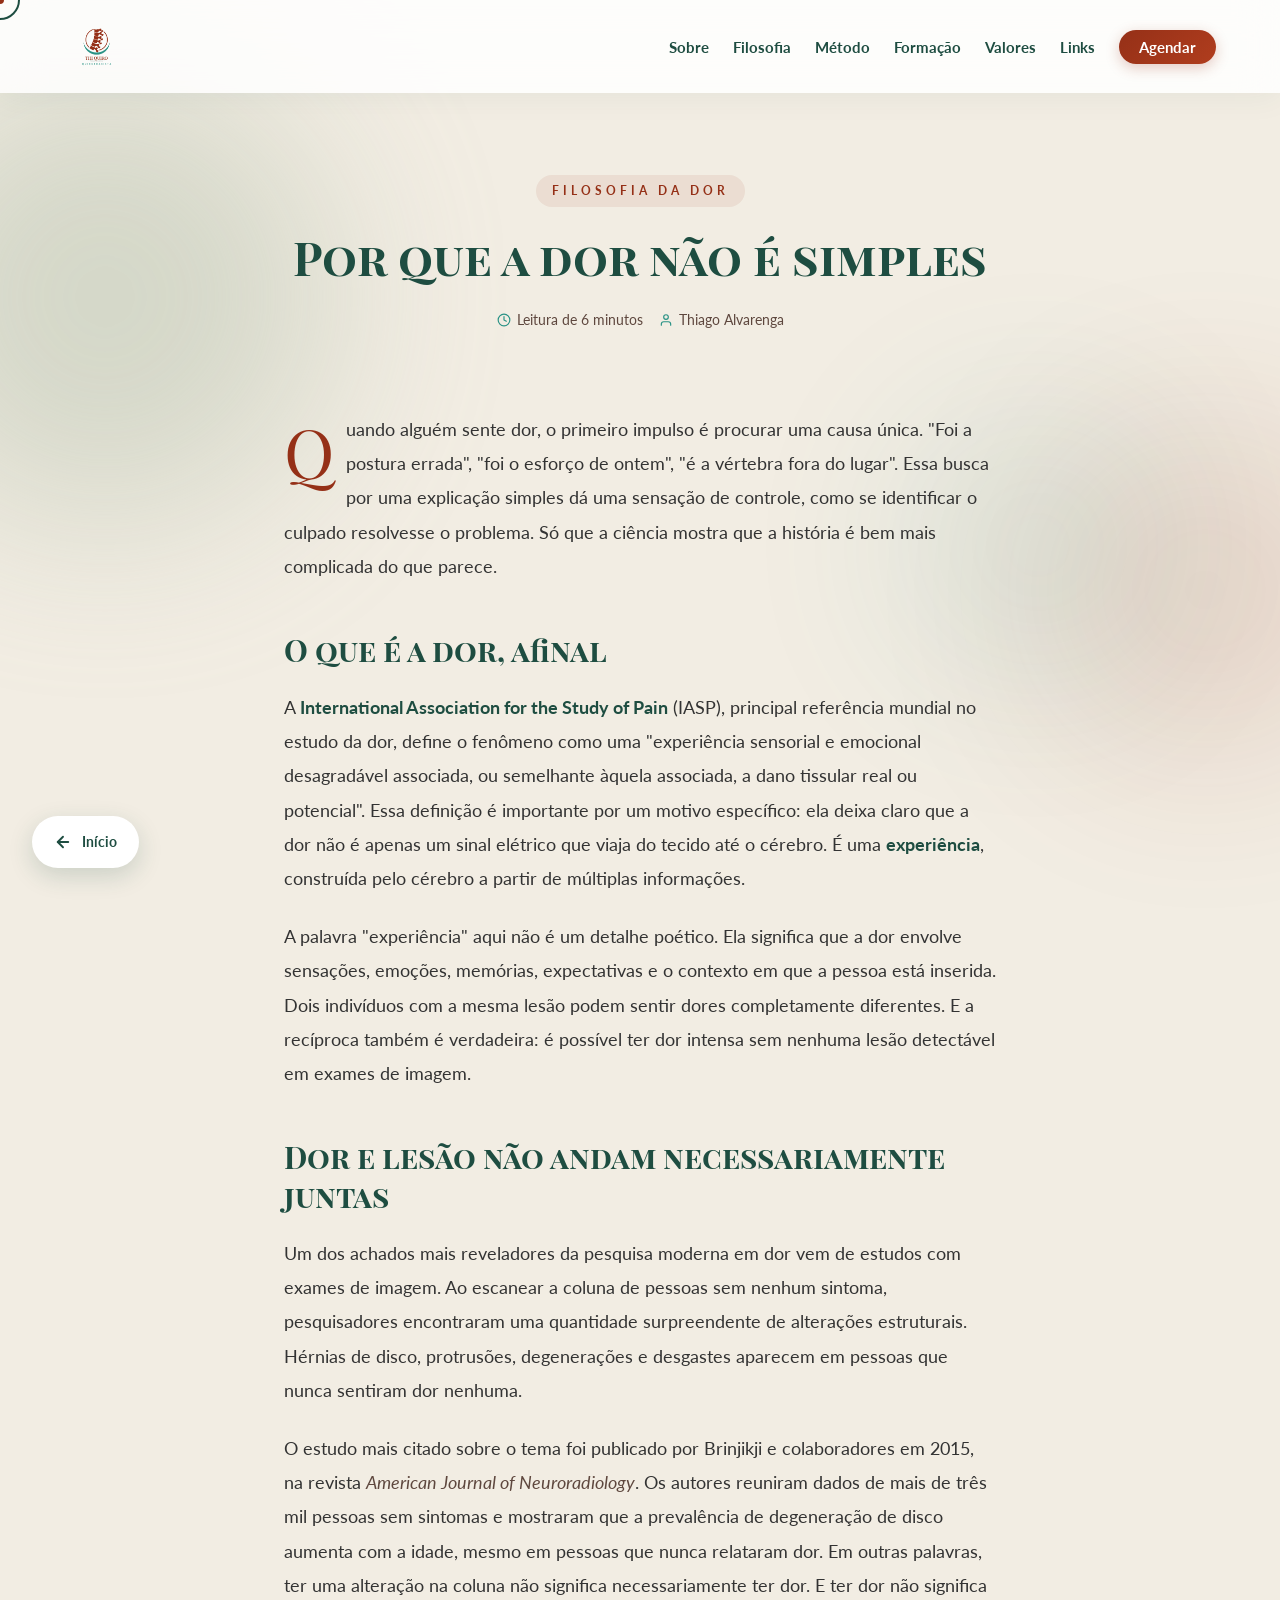
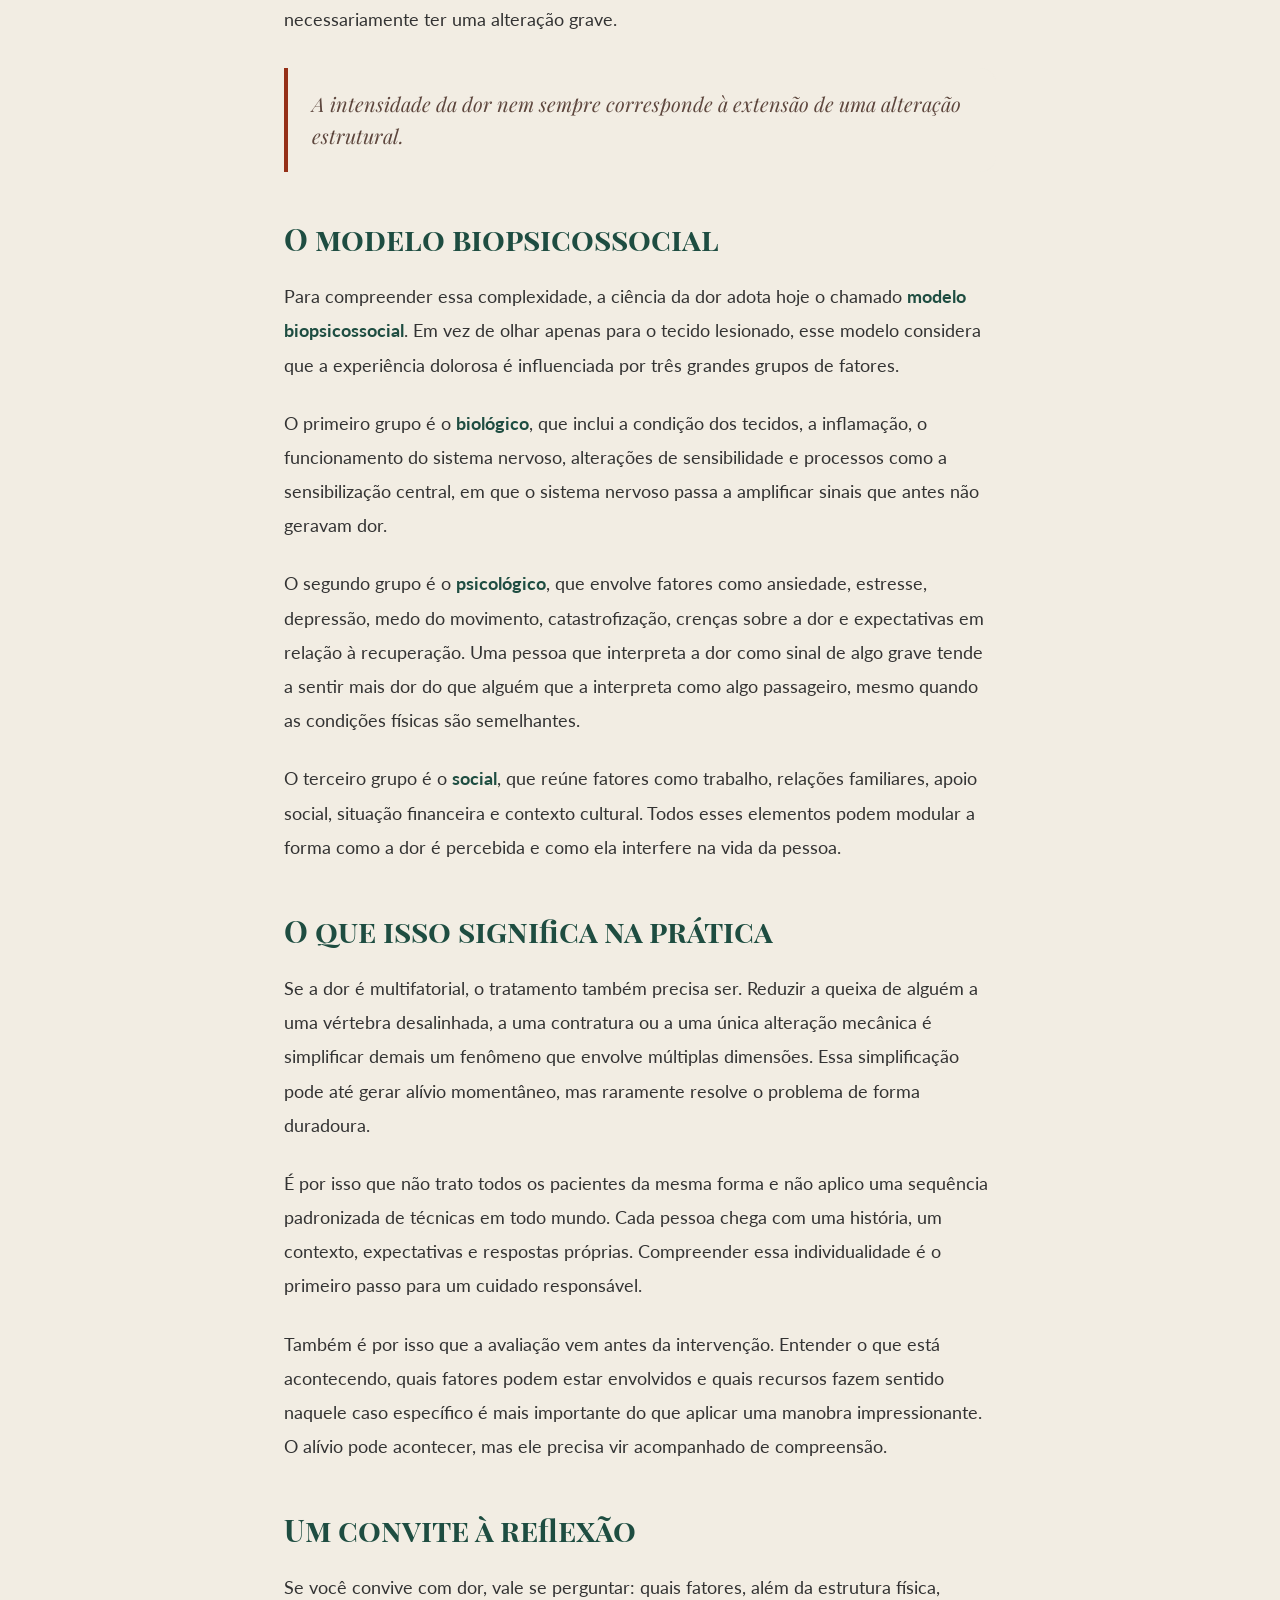
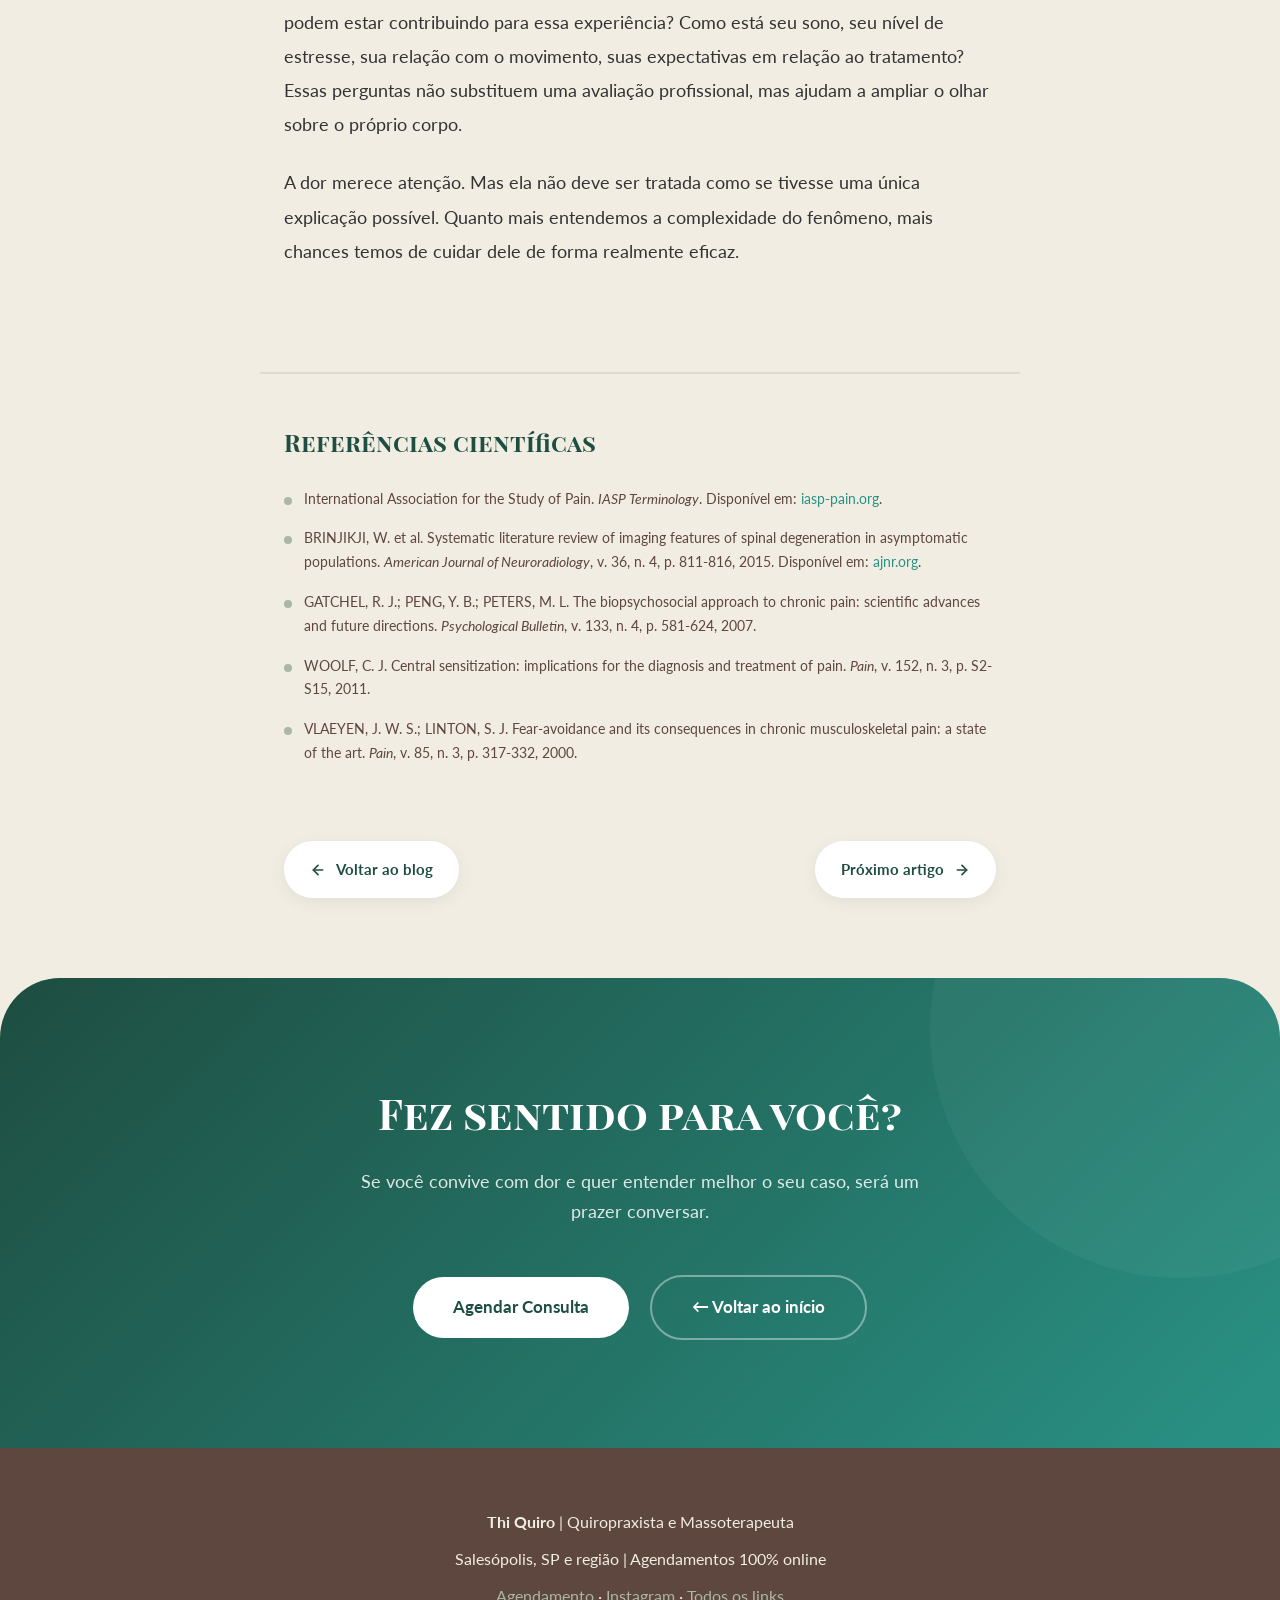
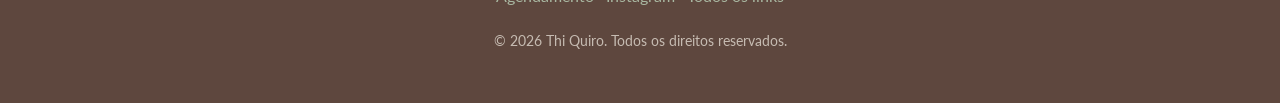
==== blog-dor-nao-e-simples.html @ a53896b0 "Create blog-dor-nao-e-simples.html" ====
<!DOCTYPE html>
<html lang="pt-BR">
<head>
    <meta charset="UTF-8">
    <meta name="viewport" content="width=device-width, initial-scale=1.0">
    <title>Por que a dor não é simples | Thi Quiro</title>
    <meta name="description" content="A dor não é apenas um sinal de lesão. Entenda o que a ciência diz sobre a complexidade da experiência dolorosa.">
    <link rel="preconnect" href="https://fonts.googleapis.com">
    <link rel="preconnect" href="https://fonts.gstatic.com" crossorigin>
    <link href="https://fonts.googleapis.com/css2?family=Lato:wght@300;400;700&family=Playfair+Display:ital,wght@0,400;0,700;1,400&family=Playfair+Display+SC:wght@700&display=swap" rel="stylesheet">
    <link rel="stylesheet" href="estilo.css">
    <style>
        .artigo-hero {
            max-width: 800px;
            margin: 0 auto;
            padding: 80px 24px 40px;
            text-align: center;
        }
        .artigo-categoria {
            display: inline-block;
            font-family: var(--fonte-corpo);
            font-size: 12px;
            font-weight: 700;
            color: var(--terracota);
            letter-spacing: 4px;
            text-transform: uppercase;
            background-color: rgba(149, 48, 23, 0.08);
            padding: 6px 16px;
            border-radius: 50px;
            margin-bottom: 24px;
        }
        .artigo-hero h1 {
            font-family: var(--fonte-titulo);
            font-size: 46px;
            color: var(--verde-floresta);
            line-height: 1.15;
            margin-bottom: 24px;
        }
        .artigo-meta {
            font-size: 14px;
            color: var(--marrom-escuro);
            opacity: 0.7;
            display: flex;
            justify-content: center;
            gap: 16px;
            flex-wrap: wrap;
        }
        .artigo-meta span {
            display: inline-flex;
            align-items: center;
            gap: 6px;
        }
        .artigo-meta svg {
            color: var(--verde-petroleo);
        }

        .artigo-corpo {
            max-width: 760px;
            margin: 0 auto;
            padding: 40px 24px 80px;
            font-size: 18px;
            line-height: 1.9;
            color: var(--cinza-escuro);
        }
        .artigo-corpo p {
            margin-bottom: 24px;
        }
        .artigo-corpo p:first-of-type::first-letter {
            font-family: var(--fonte-titulo);
            font-size: 68px;
            line-height: 0.9;
            color: var(--terracota);
            float: left;
            margin: 8px 12px 0 0;
        }
        .artigo-corpo h2 {
            font-family: var(--fonte-titulo);
            font-size: 30px;
            color: var(--verde-floresta);
            margin: 48px 0 20px;
            line-height: 1.3;
        }
        .artigo-corpo h3 {
            font-family: var(--fonte-corpo);
            font-size: 20px;
            font-weight: 700;
            color: var(--verde-floresta);
            margin: 36px 0 16px;
        }
        .artigo-corpo strong {
            color: var(--verde-floresta);
            font-weight: 700;
        }
        .artigo-corpo em {
            color: var(--marrom-escuro);
        }

        .artigo-citacao {
            border-left: 4px solid var(--terracota);
            padding: 20px 24px;
            margin: 32px 0;
            background-color: rgba(242, 237, 227, 0.5);
            border-radius: 0 16px 16px 0;
            font-family: var(--fonte-subtitulo);
            font-size: 20px;
            font-style: italic;
            color: var(--marrom-escuro);
            line-height: 1.6;
        }

        .artigo-referencias {
            max-width: 760px;
            margin: 0 auto;
            padding: 48px 24px 60px;
            border-top: 2px solid rgba(30, 77, 65, 0.1);
        }
        .artigo-referencias h2 {
            font-family: var(--fonte-titulo);
            font-size: 24px;
            color: var(--verde-floresta);
            margin-bottom: 24px;
        }
        .artigo-referencias ul {
            list-style: none;
            padding: 0;
        }
        .artigo-referencias li {
            font-size: 14px;
            line-height: 1.7;
            color: var(--marrom-escuro);
            margin-bottom: 16px;
            padding-left: 20px;
            position: relative;
        }
        .artigo-referencias li::before {
            content: '';
            position: absolute;
            left: 0;
            top: 10px;
            width: 8px;
            height: 8px;
            border-radius: 50%;
            background-color: var(--verde-sage);
        }
        .artigo-referencias a {
            color: var(--verde-petroleo);
            text-decoration: none;
            word-break: break-word;
            border-bottom: 1px solid transparent;
            transition: border-color 0.3s;
        }
        .artigo-referencias a:hover {
            border-bottom-color: var(--verde-petroleo);
        }

        .artigo-navegacao {
            max-width: 760px;
            margin: 0 auto;
            padding: 0 24px 80px;
            display: flex;
            justify-content: space-between;
            gap: 16px;
            flex-wrap: wrap;
        }
        .artigo-nav-btn {
            display: inline-flex;
            align-items: center;
            gap: 10px;
            padding: 14px 24px;
            background-color: var(--branco);
            color: var(--verde-floresta);
            text-decoration: none;
            border-radius: 50px;
            font-size: 15px;
            font-weight: 700;
            border: 2px solid transparent;
            transition: all 0.4s ease;
            box-shadow: 0 4px 16px rgba(30, 77, 65, 0.08);
        }
        .artigo-nav-btn:hover {
            border-color: var(--verde-floresta);
            transform: translateY(-3px);
            box-shadow: 0 12px 30px rgba(30, 77, 65, 0.15);
        }
        .artigo-nav-btn.proximo {
            margin-left: auto;
        }

        @media (max-width: 700px) {
            .artigo-hero h1 { font-size: 32px; }
            .artigo-corpo { font-size: 17px; }
            .artigo-corpo p:first-of-type::first-letter { font-size: 52px; }
            .artigo-corpo h2 { font-size: 24px; margin: 36px 0 16px; }
            .artigo-citacao { font-size: 17px; padding: 16px 20px; }
            .artigo-navegacao { flex-direction: column; }
            .artigo-nav-btn.proximo { margin-left: 0; }
        }
    </style>
</head>
<body>

    <div class="cursor-dot"></div>
    <div class="cursor-ring"></div>
    <div class="blob blob-1"></div>
    <div class="blob blob-2"></div>
    <div class="blob blob-3"></div>

    <header>
        <div class="header-container">
            <a href="index.html" class="logo">
                <img src="logo.png" alt="Thi Quiro - Quiropraxista e Massoterapeuta">
            </a>
            <nav>
                <ul>
                    <li><a href="sobre.html">Sobre</a></li>
                    <li><a href="filosofia.html">Filosofia</a></li>
                    <li><a href="metodo.html">Método</a></li>
                    <li><a href="formacao.html">Formação</a></li>
                    <li><a href="valores.html">Valores</a></li>
                    <li><a href="links.html">Links</a></li>
                    <li><a href="https://cal.com/thi.quiro" class="nav-agendar" target="_blank" rel="noopener">Agendar</a></li>
                </ul>
            </nav>
        </div>
    </header>

    <article>
        <div class="artigo-hero">
            <span class="artigo-categoria reveal">Filosofia da Dor</span>
            <h1 class="reveal">Por que a dor não é simples</h1>
            <div class="artigo-meta reveal">
                <span>
                    <svg width="14" height="14" viewBox="0 0 24 24" fill="none" stroke="currentColor" stroke-width="2" stroke-linecap="round" stroke-linejoin="round"><circle cx="12" cy="12" r="10"/><polyline points="12 6 12 12 16 14"/></svg>
                    Leitura de 6 minutos
                </span>
                <span>
                    <svg width="14" height="14" viewBox="0 0 24 24" fill="none" stroke="currentColor" stroke-width="2" stroke-linecap="round" stroke-linejoin="round"><path d="M20 21v-2a4 4 0 0 0-4-4H8a4 4 0 0 0-4 4v2"/><circle cx="12" cy="7" r="4"/></svg>
                    Thiago Alvarenga
                </span>
            </div>
        </div>

        <div class="artigo-corpo">
            <p class="reveal">
                Quando alguém sente dor, o primeiro impulso é procurar uma causa única. "Foi a postura errada",
                "foi o esforço de ontem", "é a vértebra fora do lugar". Essa busca por uma explicação simples
                dá uma sensação de controle, como se identificar o culpado resolvesse o problema. Só que a
                ciência mostra que a história é bem mais complicada do que parece.
            </p>

            <h2 class="reveal">O que é a dor, afinal</h2>

            <p class="reveal">
                A <strong>International Association for the Study of Pain</strong> (IASP), principal referência
                mundial no estudo da dor, define o fenômeno como uma "experiência sensorial e emocional
                desagradável associada, ou semelhante àquela associada, a dano tissular real ou potencial".
                Essa definição é importante por um motivo específico: ela deixa claro que a dor não é
                apenas um sinal elétrico que viaja do tecido até o cérebro. É uma <strong>experiência</strong>,
                construída pelo cérebro a partir de múltiplas informações.
            </p>

            <p class="reveal">
                A palavra "experiência" aqui não é um detalhe poético. Ela significa que a dor envolve
                sensações, emoções, memórias, expectativas e o contexto em que a pessoa está inserida.
                Dois indivíduos com a mesma lesão podem sentir dores completamente diferentes. E a recíproca
                também é verdadeira: é possível ter dor intensa sem nenhuma lesão detectável em exames de imagem.
            </p>

            <h2 class="reveal">Dor e lesão não andam necessariamente juntas</h2>

            <p class="reveal">
                Um dos achados mais reveladores da pesquisa moderna em dor vem de estudos com exames de imagem.
                Ao escanear a coluna de pessoas sem nenhum sintoma, pesquisadores encontraram uma quantidade
                surpreendente de alterações estruturais. Hérnias de disco, protrusões, degenerações e
                desgastes aparecem em pessoas que nunca sentiram dor nenhuma.
            </p>

            <p class="reveal">
                O estudo mais citado sobre o tema foi publicado por Brinjikji e colaboradores em 2015,
                na revista <em>American Journal of Neuroradiology</em>. Os autores reuniram dados de mais de
                três mil pessoas sem sintomas e mostraram que a prevalência de degeneração de disco aumenta
                com a idade, mesmo em pessoas que nunca relataram dor. Em outras palavras, ter uma alteração
                na coluna não significa necessariamente ter dor. E ter dor não significa necessariamente
                ter uma alteração grave.
            </p>

            <div class="artigo-citacao reveal">
                A intensidade da dor nem sempre corresponde à extensão de uma alteração estrutural.
            </div>

            <h2 class="reveal">O modelo biopsicossocial</h2>

            <p class="reveal">
                Para compreender essa complexidade, a ciência da dor adota hoje o chamado <strong>modelo
                biopsicossocial</strong>. Em vez de olhar apenas para o tecido lesionado, esse modelo considera
                que a experiência dolorosa é influenciada por três grandes grupos de fatores.
            </p>

            <p class="reveal">
                O primeiro grupo é o <strong>biológico</strong>, que inclui a condição dos tecidos, a inflamação,
                o funcionamento do sistema nervoso, alterações de sensibilidade e processos como a sensibilização
                central, em que o sistema nervoso passa a amplificar sinais que antes não geravam dor.
            </p>

            <p class="reveal">
                O segundo grupo é o <strong>psicológico</strong>, que envolve fatores como ansiedade, estresse,
                depressão, medo do movimento, catastrofização, crenças sobre a dor e expectativas em relação
                à recuperação. Uma pessoa que interpreta a dor como sinal de algo grave tende a sentir mais dor
                do que alguém que a interpreta como algo passageiro, mesmo quando as condições físicas são
                semelhantes.
            </p>

            <p class="reveal">
                O terceiro grupo é o <strong>social</strong>, que reúne fatores como trabalho, relações familiares,
                apoio social, situação financeira e contexto cultural. Todos esses elementos podem modular a
                forma como a dor é percebida e como ela interfere na vida da pessoa.
            </p>

            <h2 class="reveal">O que isso significa na prática</h2>

            <p class="reveal">
                Se a dor é multifatorial, o tratamento também precisa ser. Reduzir a queixa de alguém a uma
                vértebra desalinhada, a uma contratura ou a uma única alteração mecânica é simplificar demais
                um fenômeno que envolve múltiplas dimensões. Essa simplificação pode até gerar alívio momentâneo,
                mas raramente resolve o problema de forma duradoura.
            </p>

            <p class="reveal">
                É por isso que não trato todos os pacientes da mesma forma e não aplico uma sequência
                padronizada de técnicas em todo mundo. Cada pessoa chega com uma história, um contexto,
                expectativas e respostas próprias. Compreender essa individualidade é o primeiro passo
                para um cuidado responsável.
            </p>

            <p class="reveal">
                Também é por isso que a avaliação vem antes da intervenção. Entender o que está acontecendo,
                quais fatores podem estar envolvidos e quais recursos fazem sentido naquele caso específico
                é mais importante do que aplicar uma manobra impressionante. O alívio pode acontecer, mas
                ele precisa vir acompanhado de compreensão.
            </p>

            <h2 class="reveal">Um convite à reflexão</h2>

            <p class="reveal">
                Se você convive com dor, vale se perguntar: quais fatores, além da estrutura física, podem
                estar contribuindo para essa experiência? Como está seu sono, seu nível de estresse, sua
                relação com o movimento, suas expectativas em relação ao tratamento? Essas perguntas não
                substituem uma avaliação profissional, mas ajudam a ampliar o olhar sobre o próprio corpo.
            </p>

            <p class="reveal">
                A dor merece atenção. Mas ela não deve ser tratada como se tivesse uma única explicação
                possível. Quanto mais entendemos a complexidade do fenômeno, mais chances temos de cuidar
                dele de forma realmente eficaz.
            </p>
        </div>

        <div class="artigo-referencias">
            <h2 class="reveal">Referências científicas</h2>
            <ul>
                <li class="reveal">
                    International Association for the Study of Pain. <em>IASP Terminology</em>. Disponível em:
                    <a href="https://www.iasp-pain.org/resources/terminology/" target="_blank" rel="noopener">iasp-pain.org</a>.
                </li>
                <li class="reveal">
                    BRINJIKJI, W. et al. Systematic literature review of imaging features of spinal degeneration
                    in asymptomatic populations. <em>American Journal of Neuroradiology</em>, v. 36, n. 4, p. 811-816, 2015.
                    Disponível em: <a href="https://www.ajnr.org/content/36/4/811" target="_blank" rel="noopener">ajnr.org</a>.
                </li>
                <li class="reveal">
                    GATCHEL, R. J.; PENG, Y. B.; PETERS, M. L. The biopsychosocial approach to chronic pain:
                    scientific advances and future directions. <em>Psychological Bulletin</em>, v. 133, n. 4, p. 581-624, 2007.
                </li>
                <li class="reveal">
                    WOOLF, C. J. Central sensitization: implications for the diagnosis and treatment of pain.
                    <em>Pain</em>, v. 152, n. 3, p. S2-S15, 2011.
                </li>
                <li class="reveal">
                    VLAEYEN, J. W. S.; LINTON, S. J. Fear-avoidance and its consequences in chronic
                    musculoskeletal pain: a state of the art. <em>Pain</em>, v. 85, n. 3, p. 317-332, 2000.
                </li>
            </ul>
        </div>
    </article>

    <nav class="artigo-navegacao">
        <a href="blog.html" class="artigo-nav-btn">
            <svg width="16" height="16" viewBox="0 0 24 24" fill="none" stroke="currentColor" stroke-width="2.5" stroke-linecap="round" stroke-linejoin="round">
                <line x1="19" y1="12" x2="5" y2="12"/>
                <polyline points="12 19 5 12 12 5"/>
            </svg>
            Voltar ao blog
        </a>
        <a href="blog-quiropraxia-dor-lombar.html" class="artigo-nav-btn proximo">
            Próximo artigo
            <svg width="16" height="16" viewBox="0 0 24 24" fill="none" stroke="currentColor" stroke-width="2.5" stroke-linecap="round" stroke-linejoin="round">
                <line x1="5" y1="12" x2="19" y2="12"/>
                <polyline points="12 5 19 12 12 19"/>
            </svg>
        </a>
    </nav>

    <section class="cta">
        <h2 class="reveal">Fez sentido para você?</h2>
        <p class="reveal">
            Se você convive com dor e quer entender melhor o seu caso, será um prazer conversar.
        </p>
        <div class="reveal">
            <a href="https://cal.com/thi.quiro" target="_blank" rel="noopener" class="btn btn-claro">Agendar Consulta</a>
            <a href="index.html" class="btn-voltar-cta">← Voltar ao início</a>
        </div>
    </section>

    <footer>
        <p><strong>Thi Quiro</strong> | Quiropraxista e Massoterapeuta</p>
        <p>Salesópolis, SP e região | Agendamentos 100% online</p>
        <p>
            <a href="https://cal.com/thi.quiro" target="_blank" rel="noopener">Agendamento</a> ·
            <a href="https://instagram.com/thi.quiro" target="_blank" rel="noopener">Instagram</a> ·
            <a href="links.html">Todos os links</a>
        </p>
        <p style="margin-top: 20px; font-size: 14px; opacity: 0.7;">© 2026 Thi Quiro. Todos os direitos reservados.</p>
    </footer>

    <a href="index.html" class="btn-voltar" aria-label="Voltar ao início">
        <svg width="18" height="18" viewBox="0 0 24 24" fill="none" stroke="currentColor" stroke-width="2.5" stroke-linecap="round" stroke-linejoin="round">
            <line x1="19" y1="12" x2="5" y2="12"/>
            <polyline points="12 19 5 12 12 5"/>
        </svg>
        Início
    </a>

    <script>
        const cursorDot = document.querySelector('.cursor-dot');
        const cursorRing = document.querySelector('.cursor-ring');
        const pointerFine = window.matchMedia('(pointer: fine)').matches;
        if (pointerFine) {
            document.addEventListener('mousemove', (e) => {
                cursorDot.style.transform = `translate(${e.clientX}px, ${e.clientY}px) translate(-50%, -50%)`;
                cursorRing.style.transform = `translate(${e.clientX}px, ${e.clientY}px) translate(-50%, -50%)`;
            });
            document.querySelectorAll('a, button').forEach(el => {
                el.addEventListener('mouseenter', () => cursorRing.classList.add('hover'));
                el.addEventListener('mouseleave', () => cursorRing.classList.remove('hover'));
            });
        }
        const revealElements = document.querySelectorAll('.reveal');
        const revealObserver = new IntersectionObserver((entries) => {
            entries.forEach((entry, index) => {
                if (entry.isIntersecting) {
                    setTimeout(() => entry.target.classList.add('visible'), index * 60);
                    revealObserver.unobserve(entry.target);
                }
            });
        }, { threshold: 0.12, rootMargin: '0px 0px -60px 0px' });
        revealElements.forEach(el => revealObserver.observe(el));
    </script>

</body>
</html>
---- estilo.css ----
/* ==========================================================================
   Thi Quiro - Estilos Compartilhados
   ========================================================================== */

:root {
    --branco: #ffffff;
    --terracota: #953017;
    --verde-petroleo: #299285;
    --verde-floresta: #1e4d41;
    --verde-sage: #a9b8a2;
    --marrom-escuro: #5e473e;
    --bege-claro: #f2ede3;
    --cinza-escuro: #333333;
    --fonte-titulo: 'Playfair Display SC', serif;
    --fonte-subtitulo: 'Playfair Display', serif;
    --fonte-corpo: 'Lato', sans-serif;
}

* { margin: 0; padding: 0; box-sizing: border-box; }
html { scroll-behavior: smooth; }

body {
    font-family: var(--fonte-corpo);
    font-size: 18px;
    line-height: 1.7;
    color: var(--cinza-escuro);
    background-color: var(--bege-claro);
    overflow-x: hidden;
    cursor: none;
}

/* ===== CURSOR ===== */
.cursor-dot, .cursor-ring {
    position: fixed; top: 0; left: 0;
    pointer-events: none; z-index: 9999;
    border-radius: 50%;
    transform: translate(-50%, -50%);
    will-change: transform;
}
.cursor-dot {
    width: 8px; height: 8px;
    background-color: var(--terracota);
    transition: transform 0.05s linear;
}
.cursor-ring {
    width: 40px; height: 40px;
    border: 2px solid var(--verde-floresta);
    transition: transform 0.25s ease-out, width 0.3s ease, height 0.3s ease, background-color 0.3s ease, border-color 0.3s ease;
}
.cursor-ring.hover {
    width: 60px; height: 60px;
    background-color: rgba(41, 146, 133, 0.15);
    border-color: var(--terracota);
}
@media (hover: none), (pointer: coarse) {
    body { cursor: auto; }
    .cursor-dot, .cursor-ring { display: none; }
}

/* ===== ANIMAÇÕES ===== */
@keyframes flutuar {
    0%, 100% { transform: translateY(0) rotate(0deg); }
    50% { transform: translateY(-25px) rotate(3deg); }
}
@keyframes morph {
    0%, 100% { border-radius: 60% 40% 55% 45% / 50% 55% 45% 50%; }
    33% { border-radius: 45% 55% 40% 60% / 55% 45% 55% 45%; }
    66% { border-radius: 55% 45% 60% 40% / 45% 55% 45% 55%; }
}

/* ===== BLOBS ===== */
.blob {
    position: fixed; border-radius: 50%;
    filter: blur(90px); z-index: -1;
    pointer-events: none;
}
.blob-1 { width: 450px; height: 450px; background: var(--verde-sage); top: 8%; left: -120px; opacity: 0.4; animation: flutuar 14s ease-in-out infinite; }
.blob-2 { width: 350px; height: 350px; background: var(--terracota); bottom: 15%; right: -100px; opacity: 0.12; animation: flutuar 18s ease-in-out infinite reverse; }
.blob-3 { width: 280px; height: 280px; background: var(--verde-petroleo); top: 45%; right: 8%; opacity: 0.1; animation: flutuar 22s ease-in-out infinite; }

/* ===== REVEAL ===== */
.reveal {
    opacity: 0;
    transform: translateY(40px);
    transition: opacity 0.9s ease-out, transform 0.9s cubic-bezier(0.4, 0, 0.2, 1);
}
.reveal.visible { opacity: 1; transform: translateY(0); }

/* ===== CABEÇALHO ===== */
header {
    background-color: rgba(255, 255, 255, 0.85);
    backdrop-filter: blur(20px);
    -webkit-backdrop-filter: blur(20px);
    padding: 14px 0;
    box-shadow: 0 4px 30px rgba(30, 77, 65, 0.06);
    position: sticky; top: 0; z-index: 100;
}
.header-container {
    max-width: 1200px; margin: 0 auto;
    padding: 0 24px;
    display: flex; justify-content: space-between; align-items: center;
}
.logo img { height: 65px; width: auto; display: block; transition: transform 0.4s ease; }
.logo:hover img { transform: scale(1.05) rotate(-2deg); }

nav ul { list-style: none; display: flex; gap: 24px; align-items: center; }
nav a {
    font-family: var(--fonte-corpo);
    font-size: 15px; font-weight: 700;
    color: var(--verde-floresta);
    text-decoration: none;
    position: relative; padding: 4px 0;
    transition: color 0.3s;
}
nav a::after {
    content: ''; position: absolute;
    bottom: 0; left: 0;
    width: 0; height: 2px;
    background: linear-gradient(90deg, var(--terracota), var(--verde-petroleo));
    transition: width 0.4s ease;
    border-radius: 2px;
}
nav a:hover { color: var(--terracota); }
nav a:hover::after { width: 100%; }
nav a.ativo { color: var(--terracota); }
nav a.ativo::after { width: 100%; }

nav a.nav-agendar {
    background: linear-gradient(135deg, var(--terracota), #b03d1e);
    color: var(--branco);
    padding: 8px 20px;
    border-radius: 50px;
    box-shadow: 0 4px 14px rgba(149, 48, 23, 0.25);
    transition: all 0.3s ease;
}
nav a.nav-agendar::after { display: none; }
nav a.nav-agendar:hover {
    transform: translateY(-2px);
    box-shadow: 0 8px 20px rgba(149, 48, 23, 0.35);
    color: var(--branco);
}

/* ===== SEÇÕES ===== */
section { padding: 100px 24px; }
.container { max-width: 1100px; margin: 0 auto; }

.secao-label {
    font-family: var(--fonte-corpo);
    font-size: 13px; font-weight: 700;
    color: var(--terracota);
    letter-spacing: 5px;
    text-transform: uppercase;
    margin-bottom: 16px;
    display: block; text-align: center;
}
.secao-titulo {
    font-family: var(--fonte-titulo);
    font-size: 42px;
    color: var(--verde-floresta);
    text-align: center;
    margin-bottom: 60px;
    line-height: 1.2;
}
.secao-titulo::after {
    content: ''; display: block;
    width: 80px; height: 3px;
    background: linear-gradient(90deg, var(--terracota), var(--verde-petroleo));
    margin: 20px auto 0;
    border-radius: 3px;
}

/* ===== PAGE HERO ===== */
.page-hero {
    max-width: 900px; margin: 0 auto;
    padding: 100px 24px 60px;
    text-align: center;
}
.page-hero .label {
    font-family: var(--fonte-corpo);
    font-size: 13px; font-weight: 700;
    color: var(--terracota);
    letter-spacing: 5px;
    text-transform: uppercase;
    margin-bottom: 20px;
    display: block;
}
.page-hero h1 {
    font-family: var(--fonte-titulo);
    font-size: 54px;
    color: var(--verde-floresta);
    line-height: 1.15;
    margin-bottom: 24px;
}
.page-hero .lead {
    font-family: var(--fonte-subtitulo);
    font-size: 22px; font-style: italic;
    color: var(--marrom-escuro);
    max-width: 700px;
    margin: 0 auto;
    line-height: 1.6;
}

/* ===== HERO LOGO (logo grande) ===== */
.hero-logo {
    height: 240px;
    width: auto;
    max-width: 90%;
    margin: 0 auto 32px;
    display: block;
    filter: drop-shadow(0 20px 40px rgba(30, 77, 65, 0.15));
    position: relative;
    z-index: 1;
}

.hero-deco {
    position: absolute;
    border-radius: 50%;
    pointer-events: none;
    z-index: 0;
}
.hero-deco-1 {
    width: 320px; height: 320px;
    background: radial-gradient(circle, rgba(41, 146, 133, 0.18), transparent 70%);
    top: 40px; left: -100px;
    animation: flutuar 14s ease-in-out infinite;
}
.hero-deco-2 {
    width: 260px; height: 260px;
    background: radial-gradient(circle, rgba(149, 48, 23, 0.12), transparent 70%);
    bottom: 40px; right: -80px;
    animation: flutuar 18s ease-in-out infinite reverse;
}

@media (max-width: 768px) {
    .hero-logo { height: 160px; margin-bottom: 24px; }
    .hero-deco-1 { width: 200px; height: 200px; }
    .hero-deco-2 { width: 180px; height: 180px; }
}

/* ===== HERO (HOME) ===== */
.hero {
    max-width: 900px; margin: 0 auto;
    padding: 90px 24px;
    text-align: center;
}
.hero h1 {
    font-family: var(--fonte-titulo);
    font-size: 52px; font-weight: 700;
    color: var(--verde-floresta);
    margin-bottom: 20px;
    line-height: 1.2;
}
.hero .subtitulo {
    font-family: var(--fonte-subtitulo);
    font-size: 32px; font-style: italic;
    color: var(--marrom-escuro);
    margin-bottom: 32px;
}
.hero p {
    font-size: 18px;
    color: var(--cinza-escuro);
    max-width: 700px;
    margin: 0 auto 40px auto;
}

/* ===== SOBRE (preview na home) ===== */
.sobre {
    background-color: var(--branco);
    padding: 120px 24px;
    position: relative;
}
.sobre-grid {
    max-width: 1200px; margin: 0 auto;
    display: grid;
    grid-template-columns: 1fr 1.3fr;
    gap: 80px; align-items: center;
}
.foto-wrapper {
    position: relative;
    display: flex; justify-content: center; align-items: center;
}
.foto-wrapper::before {
    content: ''; position: absolute;
    width: 110%; height: 110%;
    border-radius: 50%;
    background: linear-gradient(135deg, var(--verde-sage), var(--verde-petroleo));
    opacity: 0.25; filter: blur(40px);
    z-index: 0;
}
.foto-perfil-img {
    width: 340px; height: 340px;
    object-fit: cover; object-position: center;
    animation: morph 12s ease-in-out infinite;
    position: relative; z-index: 1;
    box-shadow: 0 30px 80px rgba(30, 77, 65, 0.25);
    border: 4px solid var(--branco);
}
.sobre-texto .label {
    font-family: var(--fonte-corpo);
    font-size: 14px; font-weight: 700;
    color: var(--terracota);
    letter-spacing: 4px;
    text-transform: uppercase;
    margin-bottom: 12px; display: block;
}
.sobre-texto h2 {
    font-family: var(--fonte-titulo);
    font-size: 42px;
    color: var(--verde-floresta);
    margin-bottom: 8px;
    line-height: 1.2;
}
.sobre-texto .cargo {
    font-family: var(--fonte-subtitulo);
    font-size: 22px; font-style: italic;
    color: var(--verde-petroleo);
    margin-bottom: 28px; display: block;
}
.sobre-texto p {
    font-size: 17px;
    color: var(--cinza-escuro);
    margin-bottom: 20px;
    line-height: 1.8;
}
.sobre-lista { list-style: none; margin: 28px 0; }
.sobre-lista li {
    display: flex; align-items: center;
    gap: 12px;
    font-size: 16px;
    color: var(--marrom-escuro);
    margin-bottom: 12px;
    padding-left: 4px;
}
.sobre-lista li svg { flex-shrink: 0; color: var(--verde-petroleo); }

/* ===== ACESSO RÁPIDO ===== */
.acesso-rapido {
    background-color: var(--bege-claro);
    padding: 120px 24px;
}
.cards {
    display: grid;
    grid-template-columns: repeat(auto-fit, minmax(240px, 1fr));
    gap: 28px;
}
.card {
    background: var(--branco);
    padding: 40px 28px;
    border-radius: 32px;
    text-align: center;
    text-decoration: none;
    color: var(--cinza-escuro);
    transition: all 0.5s cubic-bezier(0.4, 0, 0.2, 1);
    border: 2px solid transparent;
    position: relative; overflow: hidden;
}
.card::before {
    content: ''; position: absolute;
    top: 0; left: 0;
    width: 100%; height: 4px;
    background: linear-gradient(90deg, var(--terracota), var(--verde-petroleo), var(--verde-sage));
    transform: scaleX(0);
    transform-origin: left;
    transition: transform 0.5s ease;
}
.card:hover {
    border-color: var(--verde-sage);
    transform: translateY(-8px);
    box-shadow: 0 24px 60px rgba(30, 77, 65, 0.15);
}
.card:hover::before { transform: scaleX(1); }
.card .icone {
    display: inline-flex; align-items: center; justify-content: center;
    width: 64px; height: 64px;
    border-radius: 50%;
    background: linear-gradient(135deg, rgba(41, 146, 133, 0.12), rgba(30, 77, 65, 0.08));
    color: var(--verde-floresta);
    margin-bottom: 20px;
    transition: transform 0.5s ease, background 0.5s ease;
}
.card .icone svg { width: 30px; height: 30px; stroke-width: 1.8; }
.card:hover .icone {
    transform: scale(1.1) rotate(-5deg);
    background: linear-gradient(135deg, rgba(149, 48, 23, 0.15), rgba(41, 146, 133, 0.15));
    color: var(--terracota);
}
.card h3 {
    font-family: var(--fonte-corpo);
    font-size: 20px; font-weight: 700;
    color: var(--verde-floresta);
    margin-bottom: 8px;
}
.card p { font-size: 16px; color: var(--marrom-escuro); }

/* ===== BOTÕES ===== */
.btn {
    display: inline-block;
    padding: 16px 40px;
    font-family: var(--fonte-corpo);
    font-size: 17px; font-weight: 700;
    text-decoration: none;
    border-radius: 50px;
    transition: all 0.4s cubic-bezier(0.4, 0, 0.2, 1);
    margin: 8px;
}
.btn-primario {
    background: linear-gradient(135deg, var(--terracota), #b03d1e);
    color: var(--branco);
    box-shadow: 0 8px 24px rgba(149, 48, 23, 0.25);
}
.btn-primario:hover {
    transform: translateY(-4px);
    box-shadow: 0 16px 40px rgba(149, 48, 23, 0.35);
}
.btn-secundario {
    background-color: transparent;
    color: var(--verde-floresta);
    border: 2px solid var(--verde-floresta);
}
.btn-secundario:hover {
    background-color: var(--verde-floresta);
    color: var(--branco);
    transform: translateY(-4px);
    box-shadow: 0 16px 40px rgba(30, 77, 65, 0.25);
}
.btn-claro {
    background-color: var(--branco);
    color: var(--verde-floresta);
}
.btn-claro:hover {
    transform: translateY(-4px);
    box-shadow: 0 16px 40px rgba(255, 255, 255, 0.3);
}

/* ===== BOTÃO VOLTAR AO INÍCIO (flutuante) ===== */
.btn-voltar {
    position: fixed;
    bottom: 32px; left: 32px;
    z-index: 900;
    display: flex; align-items: center; gap: 10px;
    padding: 12px 20px;
    background-color: var(--branco);
    color: var(--verde-floresta);
    text-decoration: none;
    border-radius: 50px;
    font-family: var(--fonte-corpo);
    font-size: 14px; font-weight: 700;
    box-shadow: 0 8px 24px rgba(30, 77, 65, 0.18);
    border: 2px solid transparent;
    transition: all 0.4s cubic-bezier(0.4, 0, 0.2, 1);
}
.btn-voltar:hover {
    border-color: var(--verde-floresta);
    transform: translateY(-4px);
    box-shadow: 0 16px 40px rgba(30, 77, 65, 0.25);
}
.btn-voltar svg { transition: transform 0.3s ease; }
.btn-voltar:hover svg { transform: translateX(-4px); }

/* ===== BOTÃO VOLTAR NO CTA (transparente) ===== */
.btn-voltar-cta {
    display: inline-block;
    padding: 16px 40px;
    font-family: var(--fonte-corpo);
    font-size: 17px;
    font-weight: 700;
    text-decoration: none;
    border-radius: 50px;
    transition: all 0.4s cubic-bezier(0.4, 0, 0.2, 1);
    margin: 8px;
    background-color: transparent;
    color: var(--branco);
    border: 2px solid rgba(255, 255, 255, 0.4);
    position: relative;
}
.btn-voltar-cta:hover {
    border-color: var(--branco);
    background-color: rgba(255, 255, 255, 0.1);
    transform: translateY(-4px);
}

/* ===== CTA ===== */
.cta {
    background: linear-gradient(135deg, var(--verde-floresta), var(--verde-petroleo));
    padding: 100px 24px;
    text-align: center;
    border-radius: 60px 60px 0 0;
    position: relative; overflow: hidden;
}
.cta::before {
    content: ''; position: absolute;
    width: 500px; height: 500px;
    border-radius: 50%;
    background: rgba(255, 255, 255, 0.04);
    top: -200px; right: -150px;
}
.cta h2 {
    font-family: var(--fonte-titulo);
    font-size: 42px;
    color: var(--branco);
    margin-bottom: 16px;
    position: relative;
}
.cta p {
    font-size: 18px;
    color: rgba(255, 255, 255, 0.85);
    max-width: 600px;
    margin: 0 auto 40px;
    position: relative;
}
.cta .btn { position: relative; }

/* ===== CITAÇÃO ===== */
.citacao {
    background: linear-gradient(135deg, var(--verde-floresta), var(--verde-petroleo));
    padding: 100px 24px;
    text-align: center;
    position: relative; overflow: hidden;
}
.citacao::before {
    content: '"';
    position: absolute;
    top: 0; left: 50%;
    transform: translateX(-50%);
    font-family: var(--fonte-titulo);
    font-size: 220px;
    color: rgba(255, 255, 255, 0.08);
    line-height: 1;
    pointer-events: none;
}
.citacao blockquote {
    font-family: var(--fonte-subtitulo);
    font-size: 28px; font-style: italic;
    color: var(--branco);
    max-width: 700px;
    margin: 0 auto;
    line-height: 1.5;
    position: relative;
}

/* ===== RODAPÉ ===== */
footer {
    background-color: var(--marrom-escuro);
    color: var(--bege-claro);
    padding: 60px 24px 40px;
    text-align: center;
}
footer p { font-size: 16px; margin-bottom: 10px; }
footer a {
    color: var(--verde-sage);
    text-decoration: none;
    transition: color 0.3s;
    border-bottom: 1px solid transparent;
}
footer a:hover { color: var(--branco); border-bottom-color: var(--branco); }

/* ===== RESPONSIVO ===== */
@media (max-width: 900px) {
    .sobre-grid { grid-template-columns: 1fr; gap: 48px; text-align: center; }
    .sobre-lista li { justify-content: center; }
    .foto-perfil-img { width: 240px; height: 240px; }
    .sobre-texto h2 { font-size: 34px; }
    .page-hero h1 { font-size: 40px; }
    .page-hero .lead { font-size: 18px; }
    .secao-titulo { font-size: 32px; }
}
@media (max-width: 768px) {
    section { padding: 70px 24px; }
    .page-hero { padding: 60px 24px 40px; }
    .hero h1 { font-size: 34px; }
    .hero .subtitulo { font-size: 22px; }
    .header-container { flex-direction: column; gap: 12px; padding: 0 16px; }
    nav ul { gap: 12px; flex-wrap: wrap; justify-content: center; }
    nav a { font-size: 13px; }
    nav a.nav-agendar { padding: 6px 14px; font-size: 12px; }
    .logo img { height: 55px; }
    .hero-banner { height: 180px; }
    .citacao { padding: 70px 24px; }
    .citacao blockquote { font-size: 22px; }
    .btn { padding: 14px 28px; font-size: 16px; }
    .card { padding: 32px 20px; border-radius: 24px; }
    .blob { display: none; }
    .sobre { padding: 80px 24px; }
    .acesso-rapido { padding: 80px 24px; }
    .cta { padding: 70px 24px; }
    .cta h2 { font-size: 30px; }
    .btn-voltar { bottom: 16px; left: 16px; padding: 10px 16px; font-size: 13px; }
}
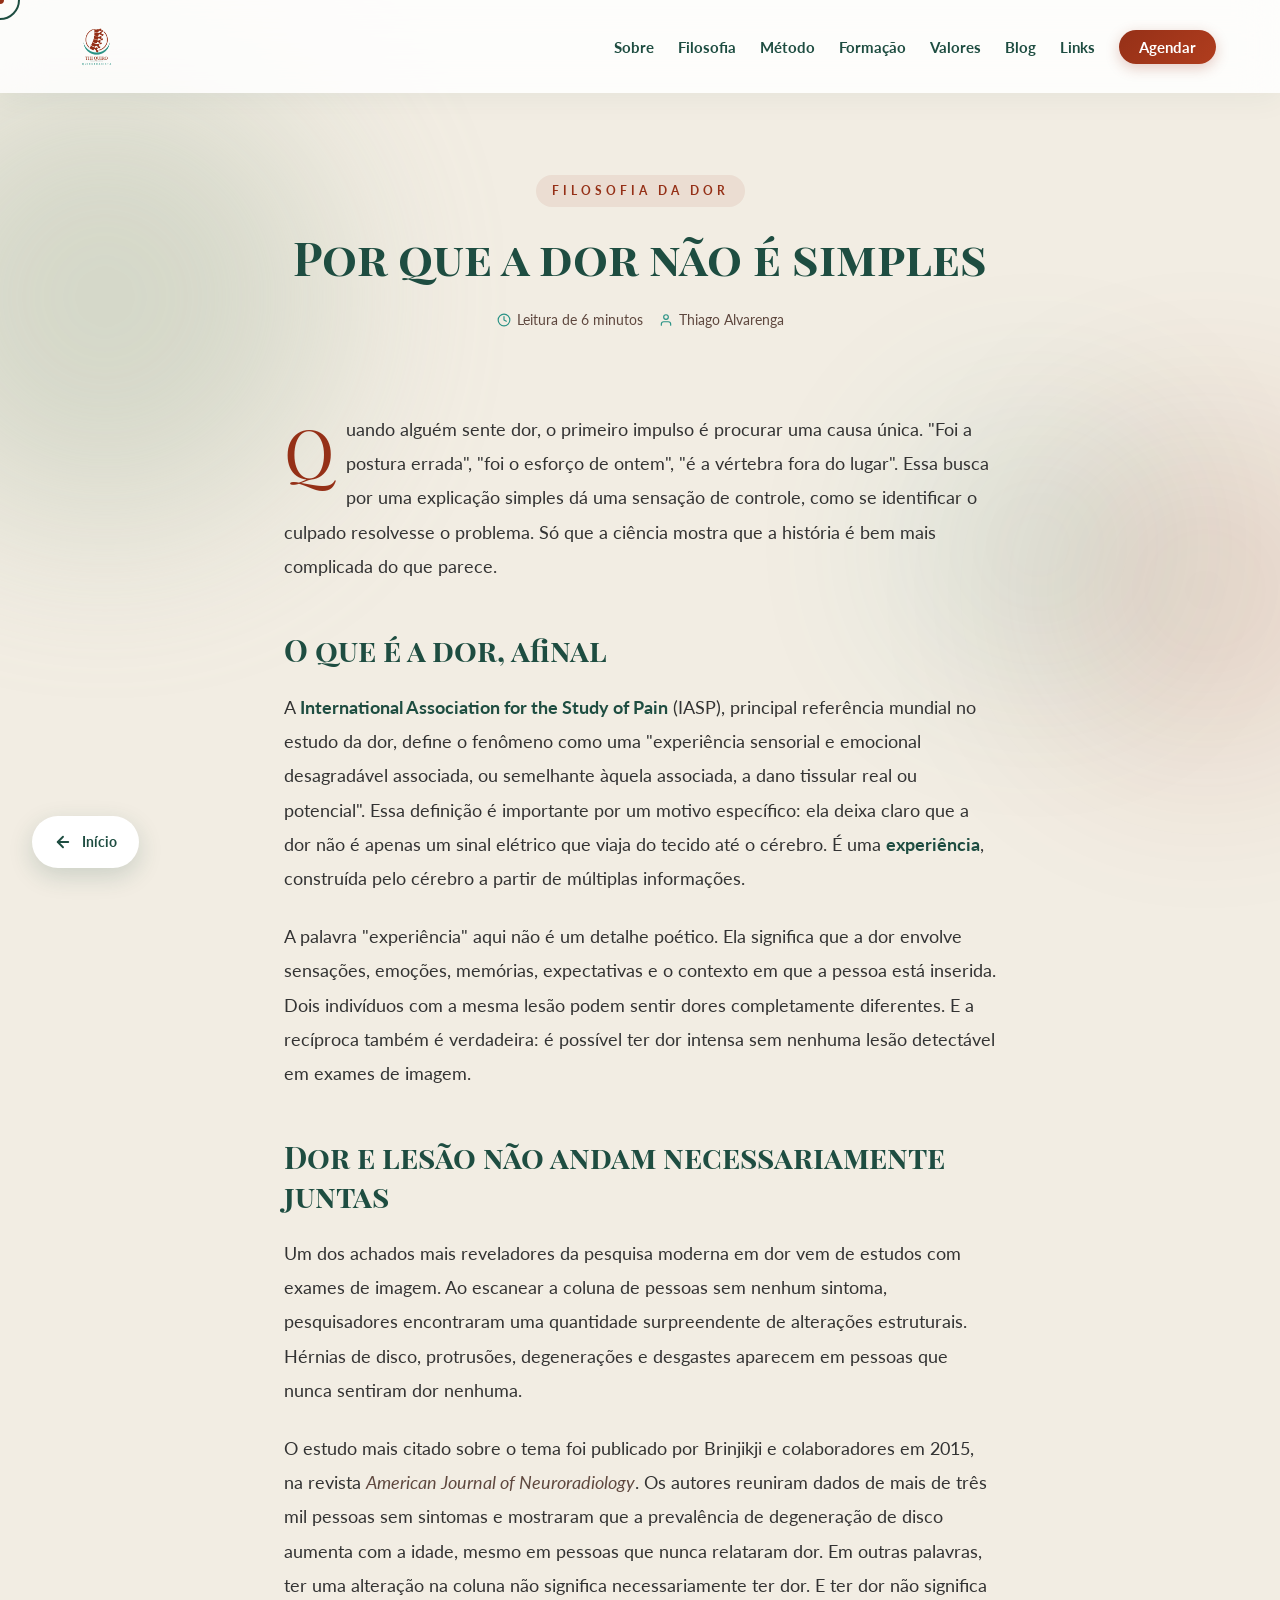
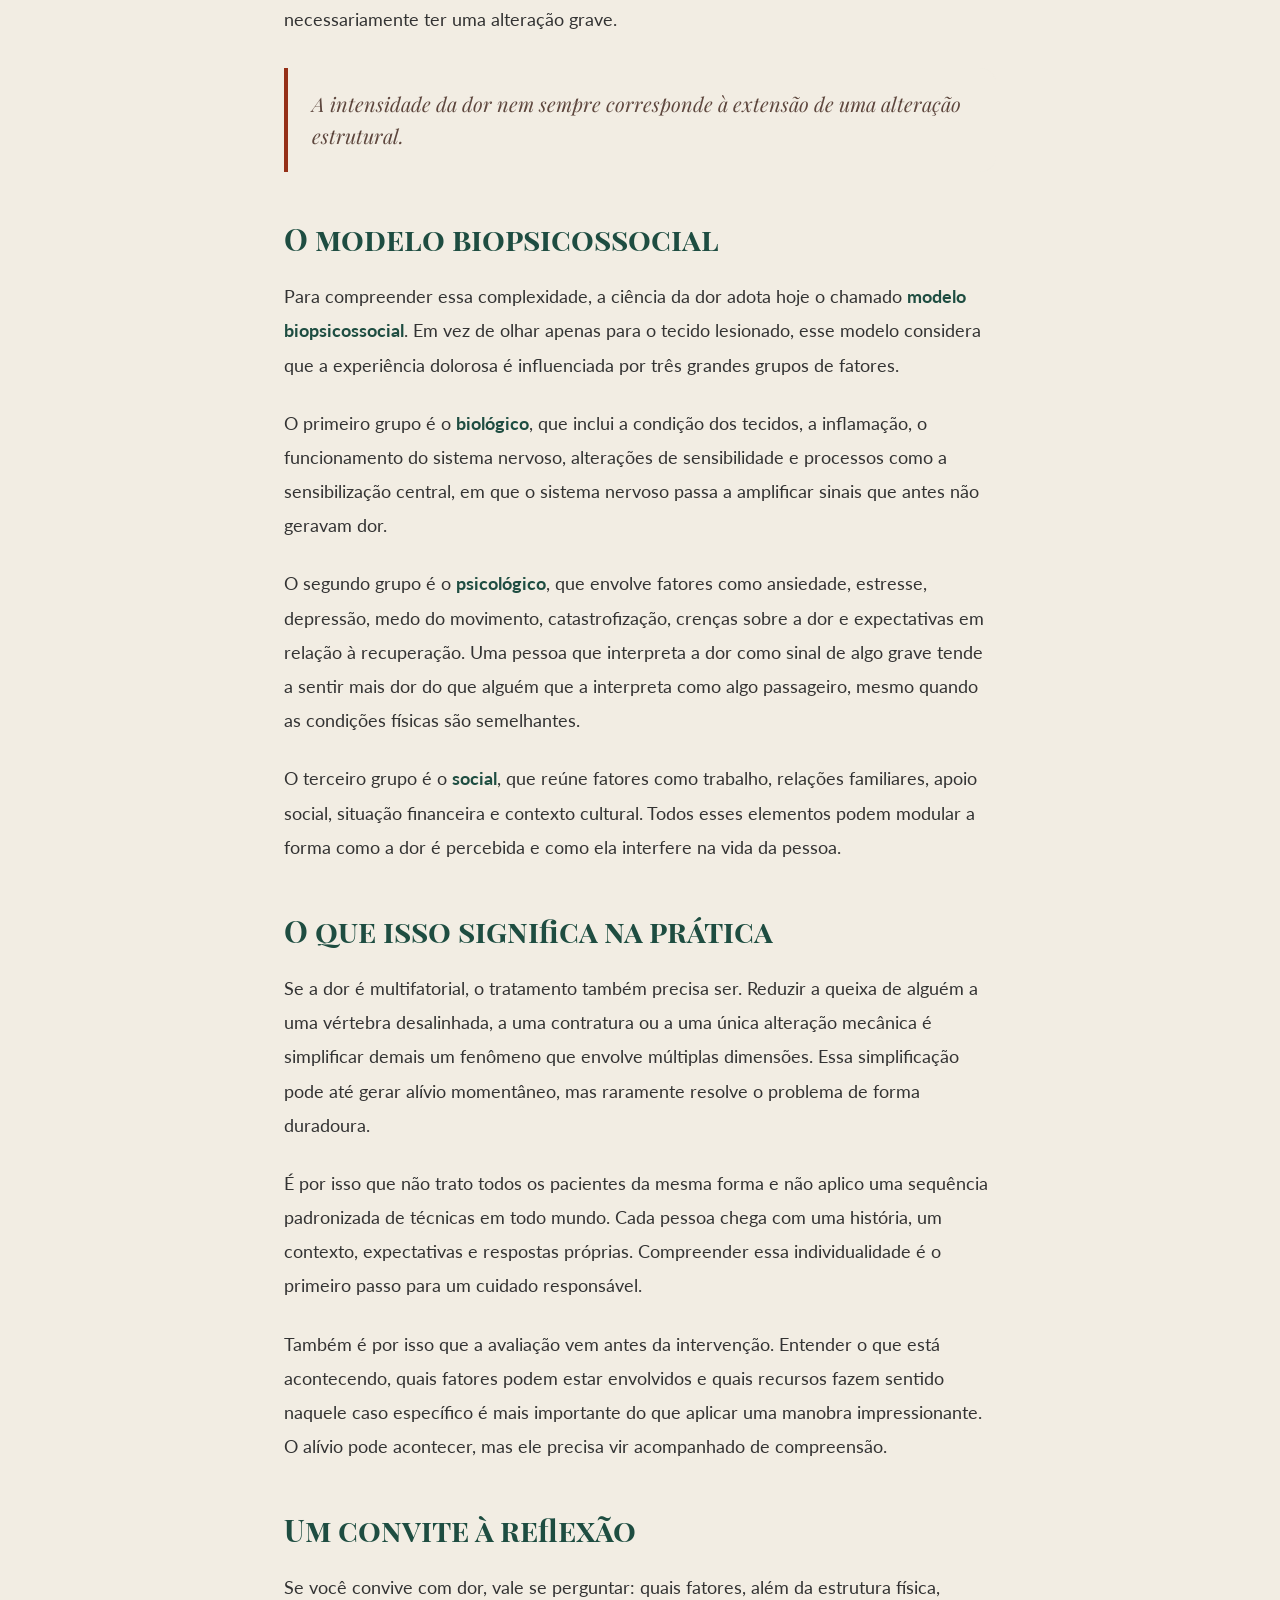
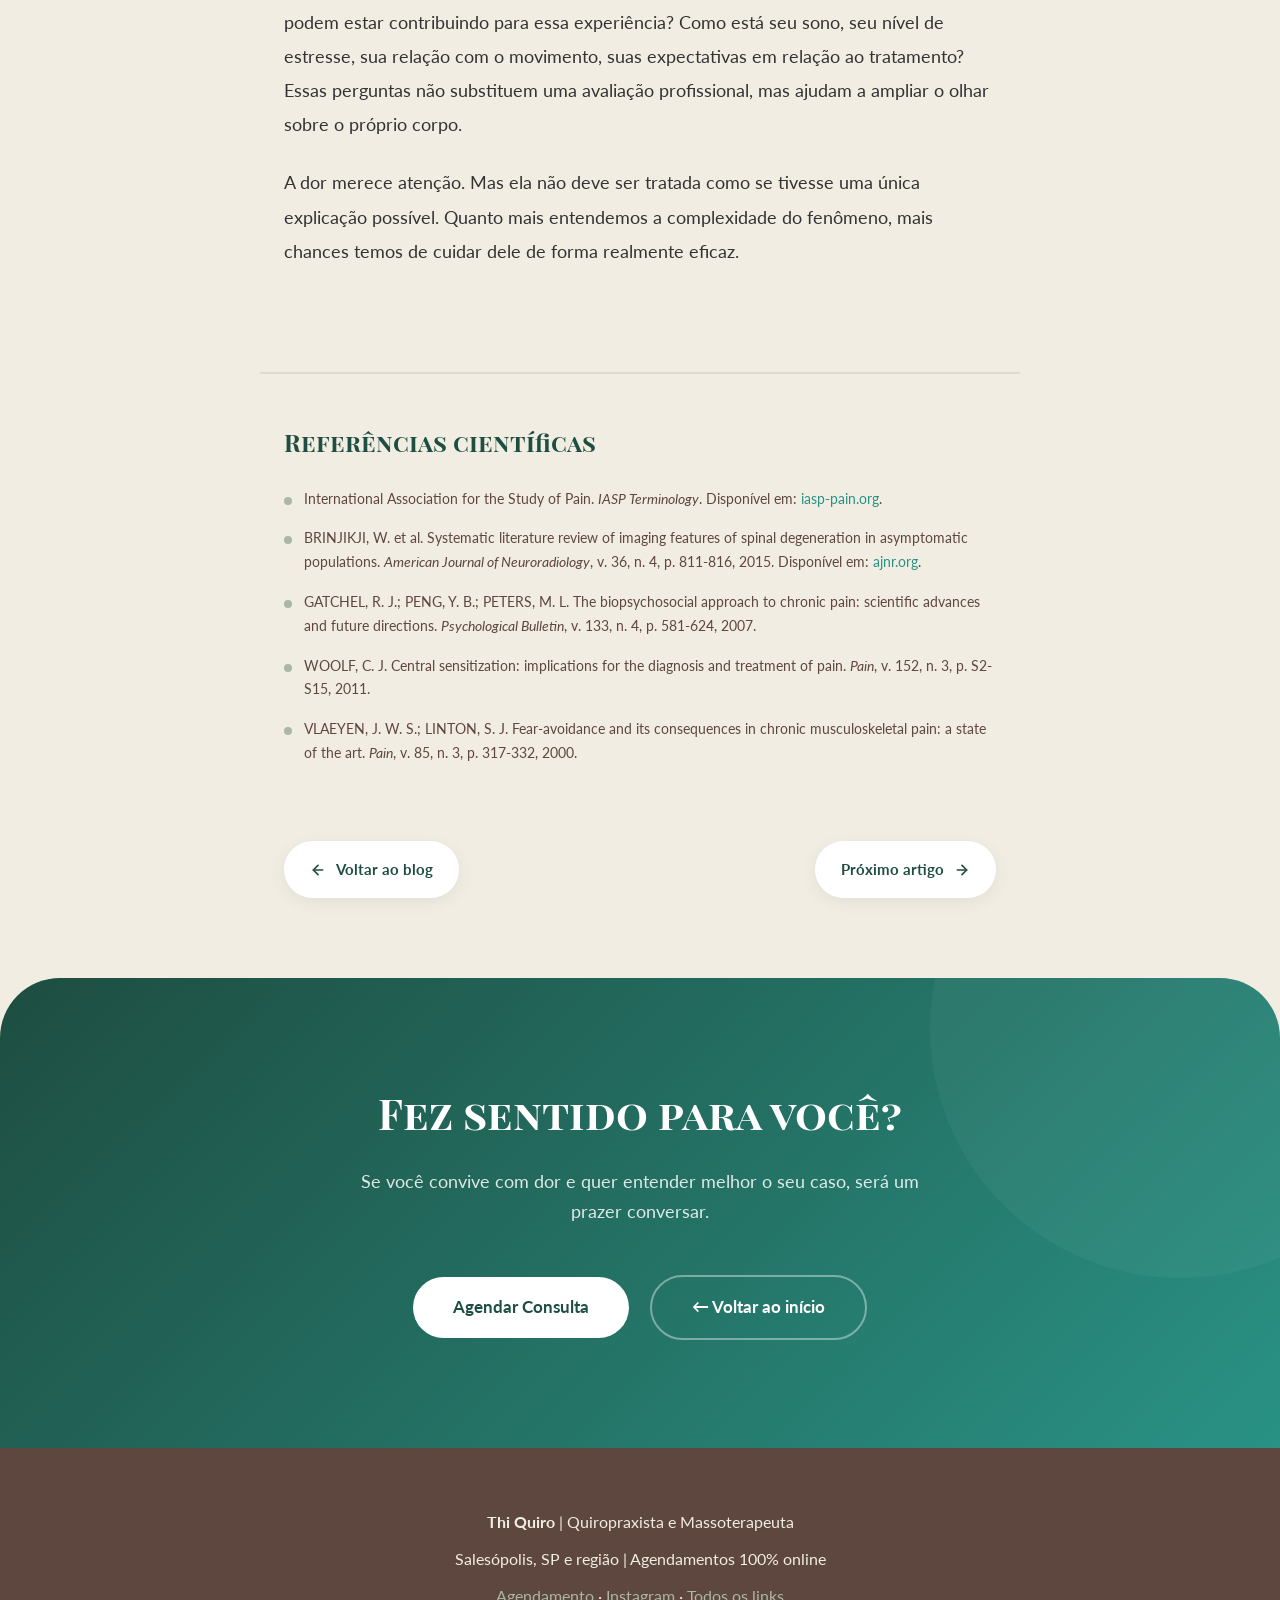
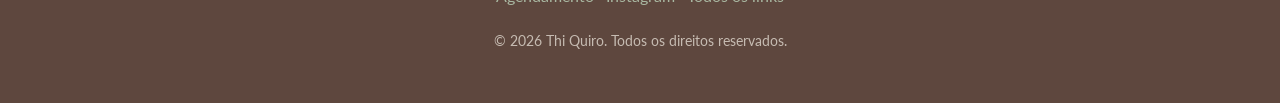
==== commit e9a66c8f: "Update blog-dor-nao-e-simples.html" ====
--- a/blog-dor-nao-e-simples.html
+++ b/blog-dor-nao-e-simples.html
@@ -217,6 +217,7 @@
                     <li><a href="metodo.html">Método</a></li>
                     <li><a href="formacao.html">Formação</a></li>
                     <li><a href="valores.html">Valores</a></li>
+                    <li><a href="blog.html">Blog</a></li>
                     <li><a href="links.html">Links</a></li>
                     <li><a href="https://cal.com/thi.quiro" class="nav-agendar" target="_blank" rel="noopener">Agendar</a></li>
                 </ul>
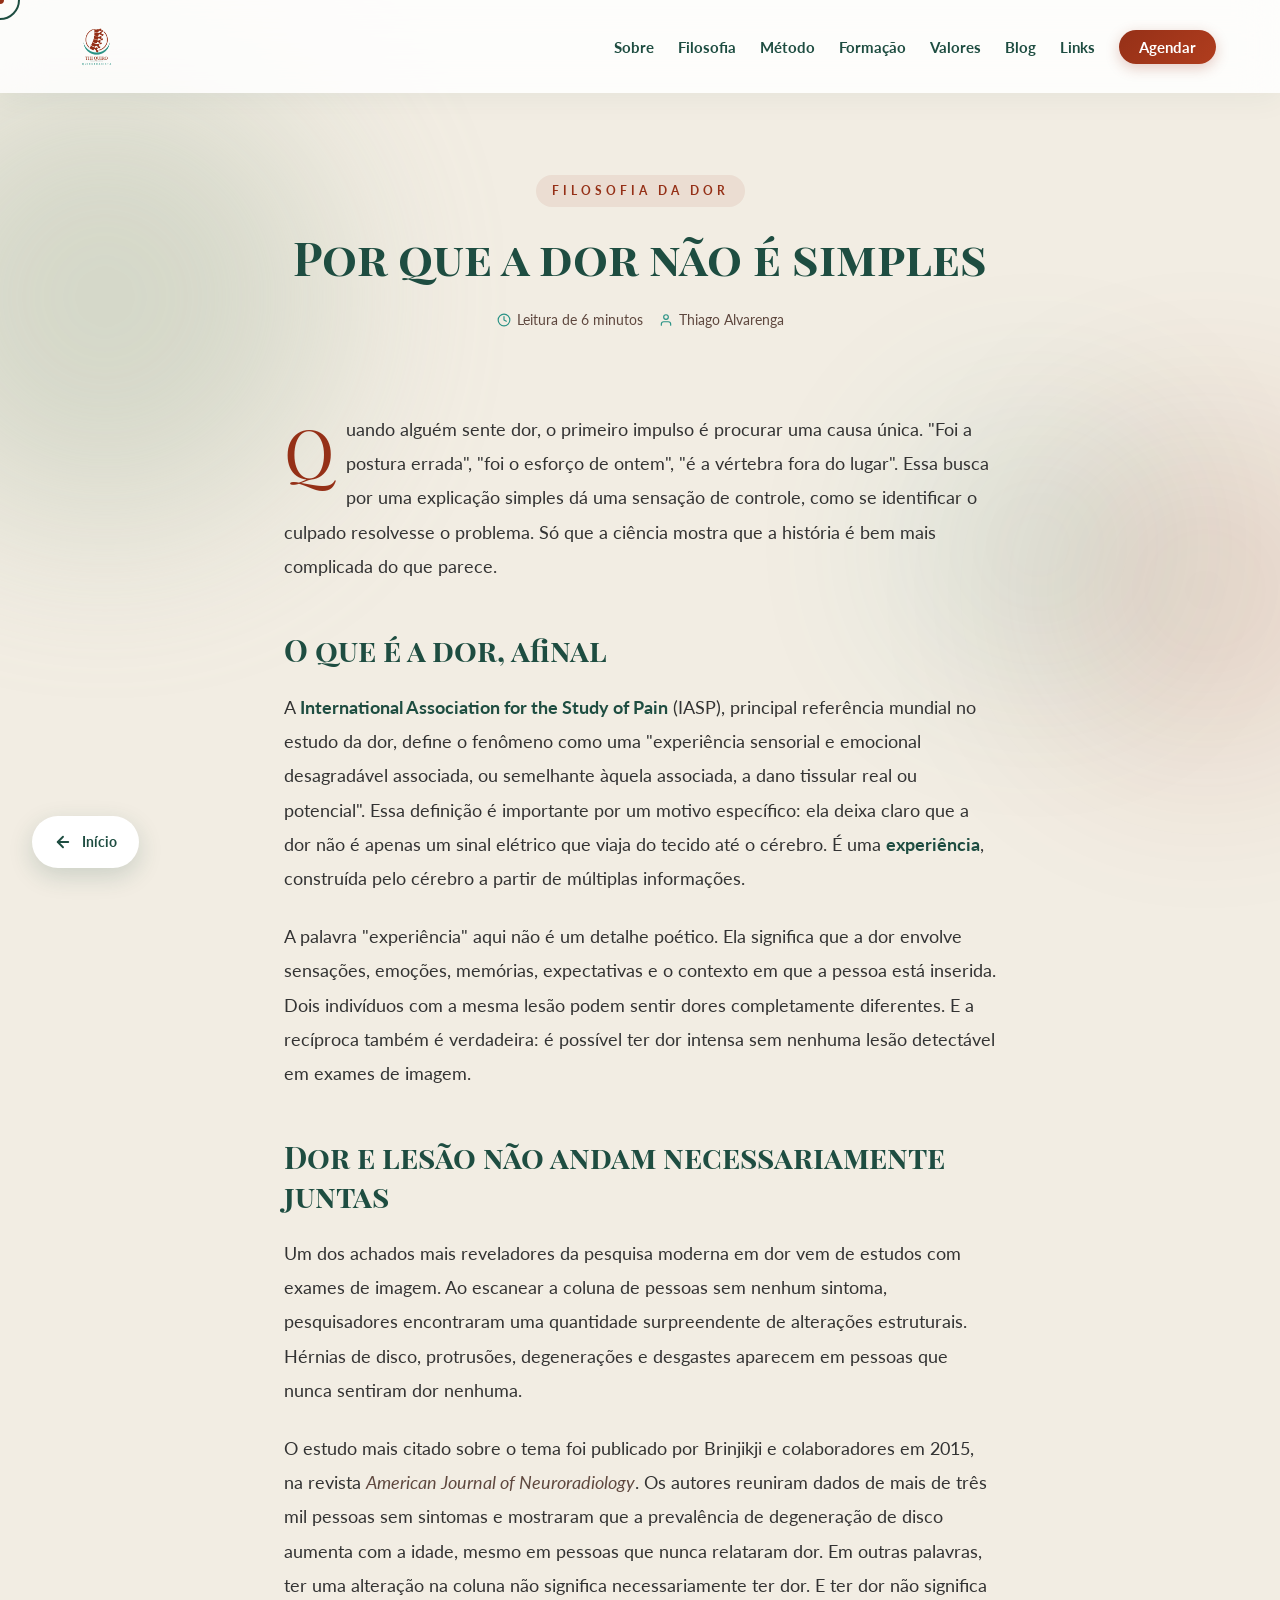
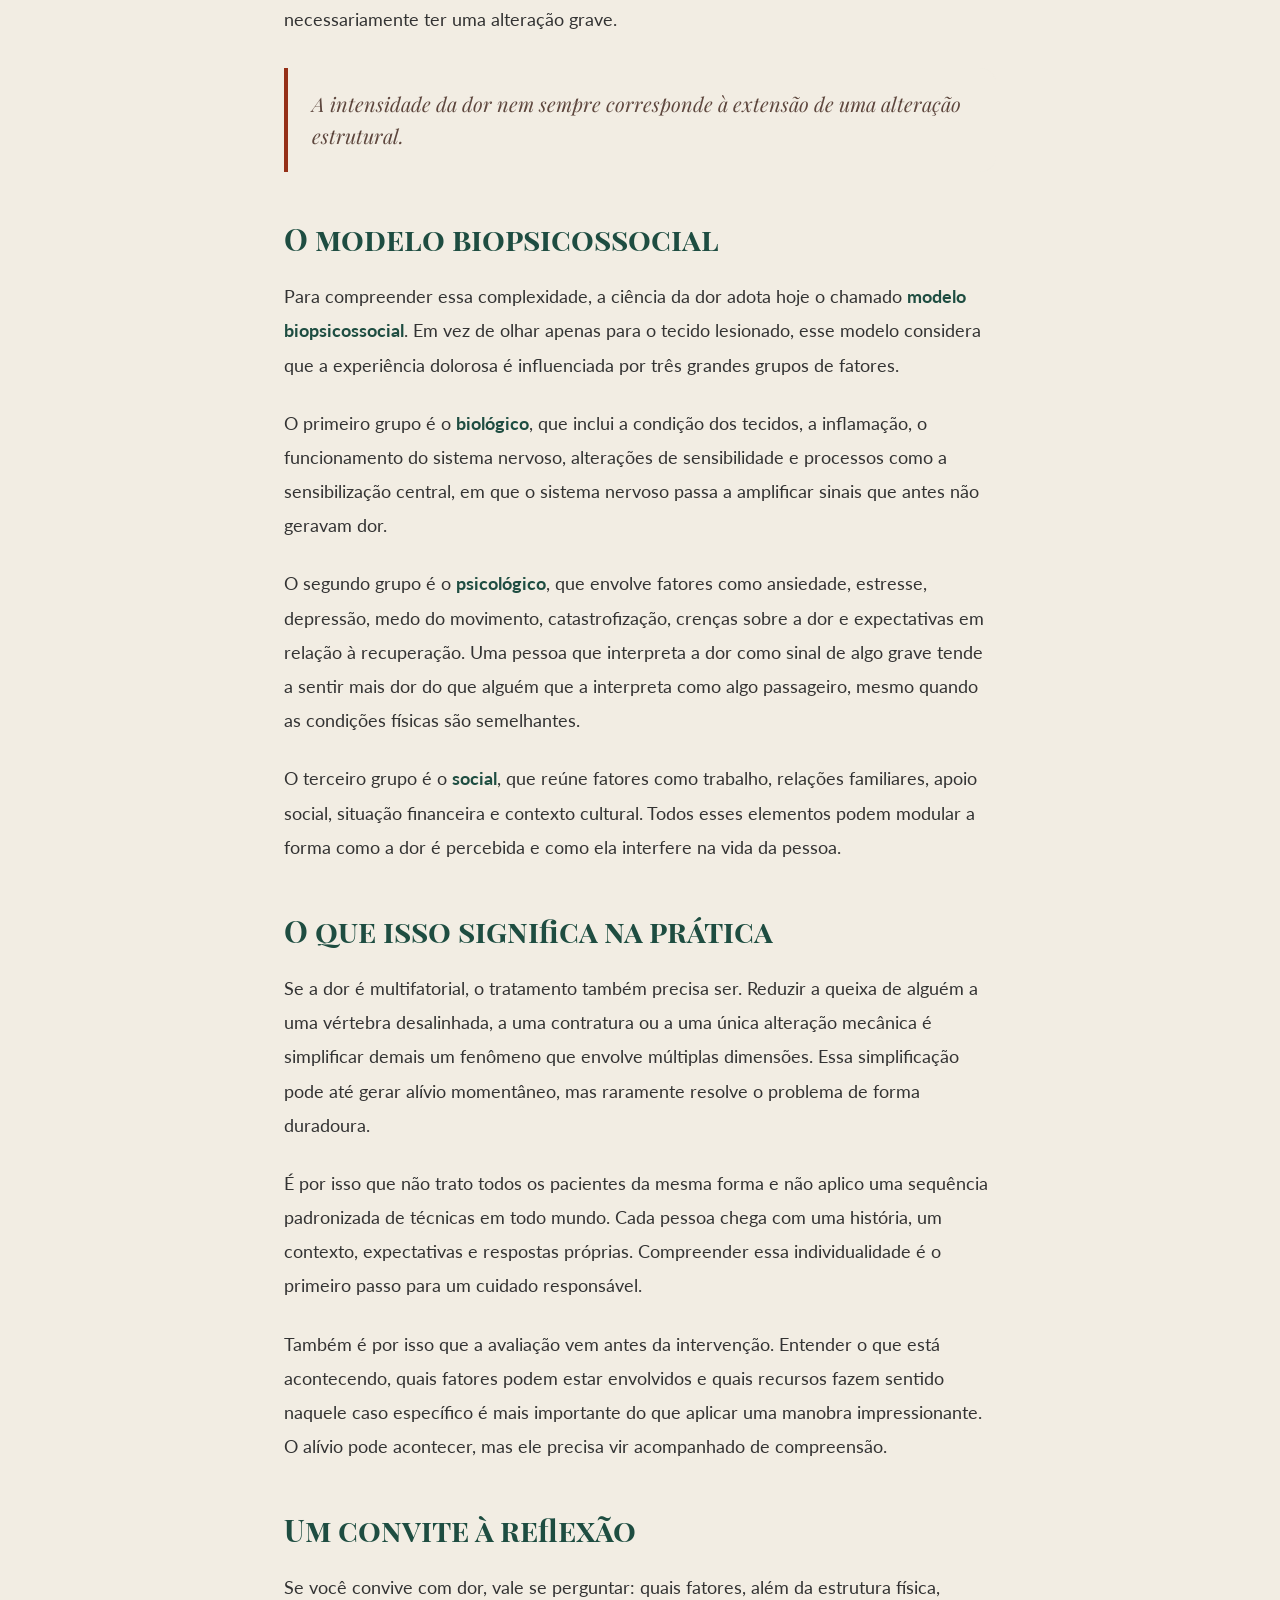
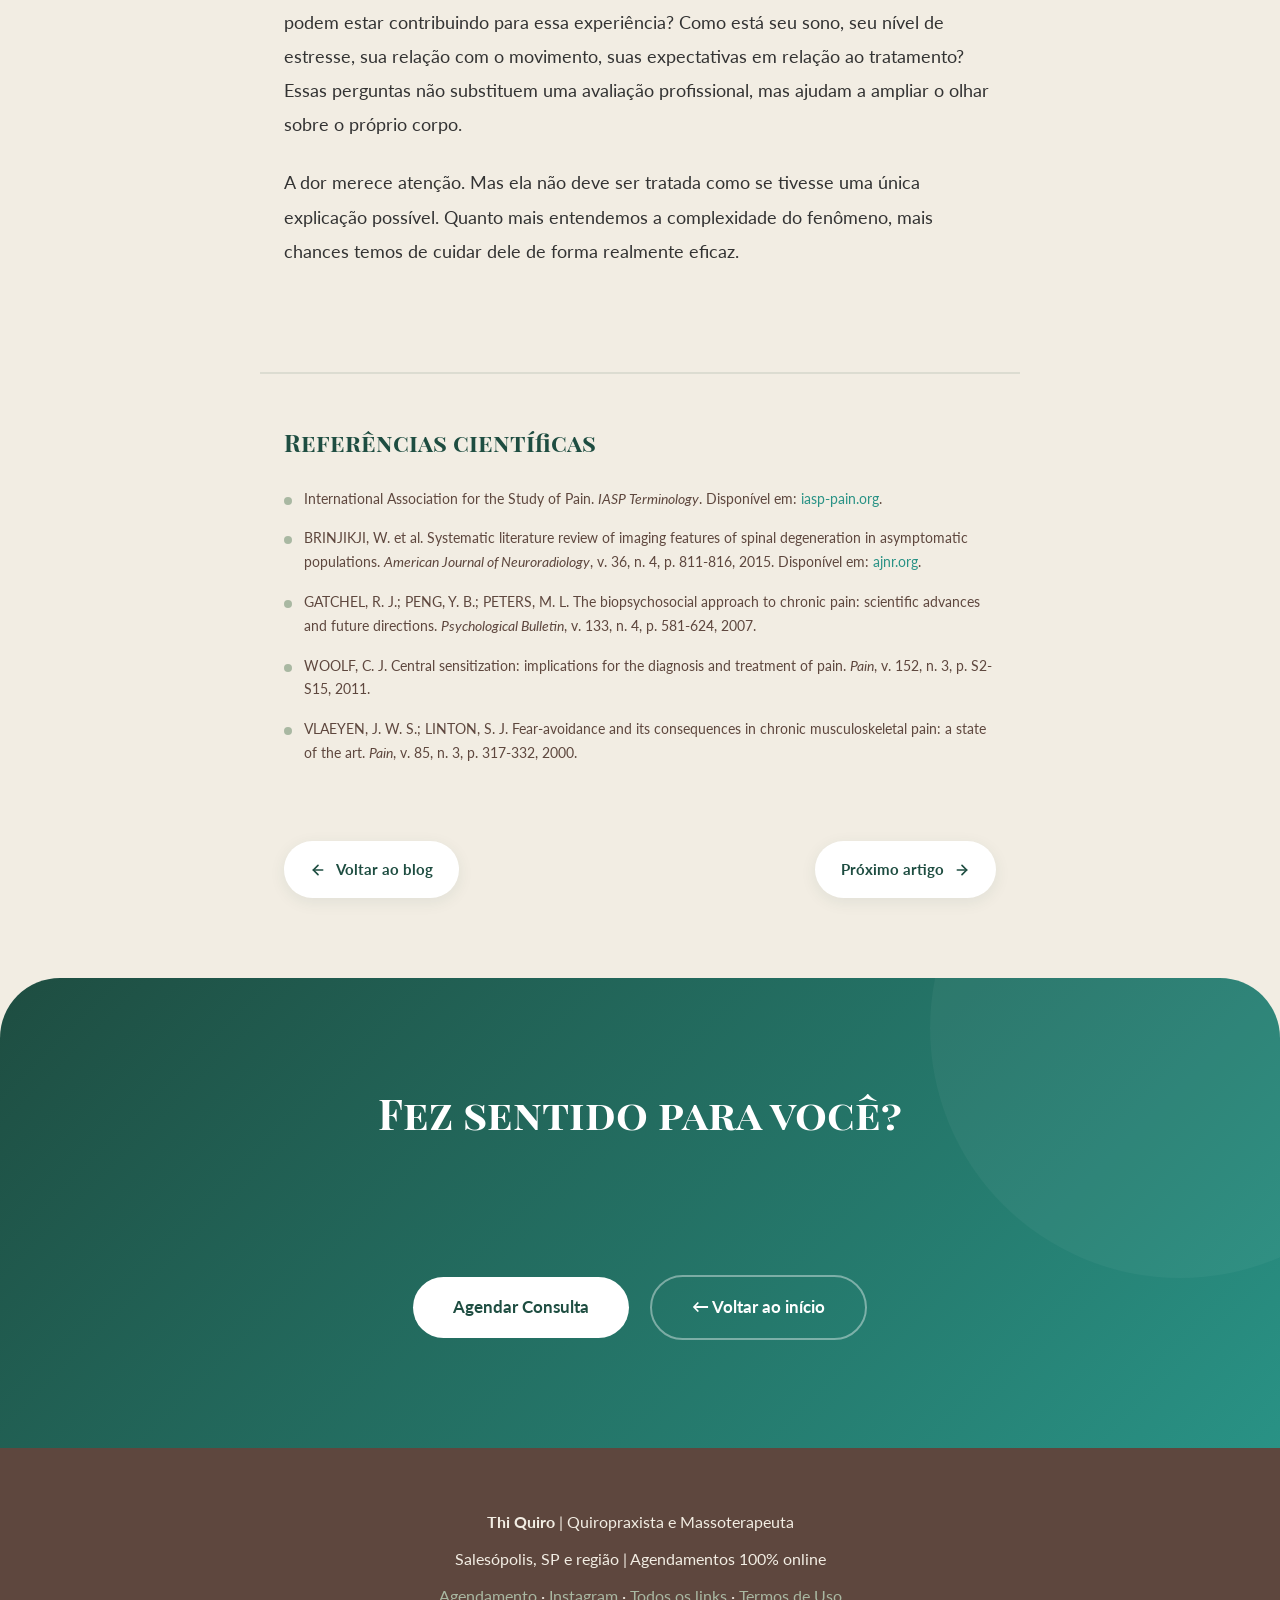
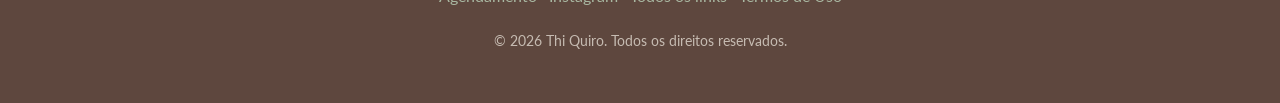
==== commit 1ccca18e: "Update blog-dor-nao-e-simples.html" ====
--- a/blog-dor-nao-e-simples.html
+++ b/blog-dor-nao-e-simples.html
@@ -418,7 +418,7 @@
         <p>
             <a href="https://cal.com/thi.quiro" target="_blank" rel="noopener">Agendamento</a> ·
             <a href="https://instagram.com/thi.quiro" target="_blank" rel="noopener">Instagram</a> ·
-            <a href="links.html">Todos os links</a>
+            <a href="links.html">Todos os links</a> · <a href="termos.html">Termos de Uso</a>
         </p>
         <p style="margin-top: 20px; font-size: 14px; opacity: 0.7;">© 2026 Thi Quiro. Todos os direitos reservados.</p>
     </footer>
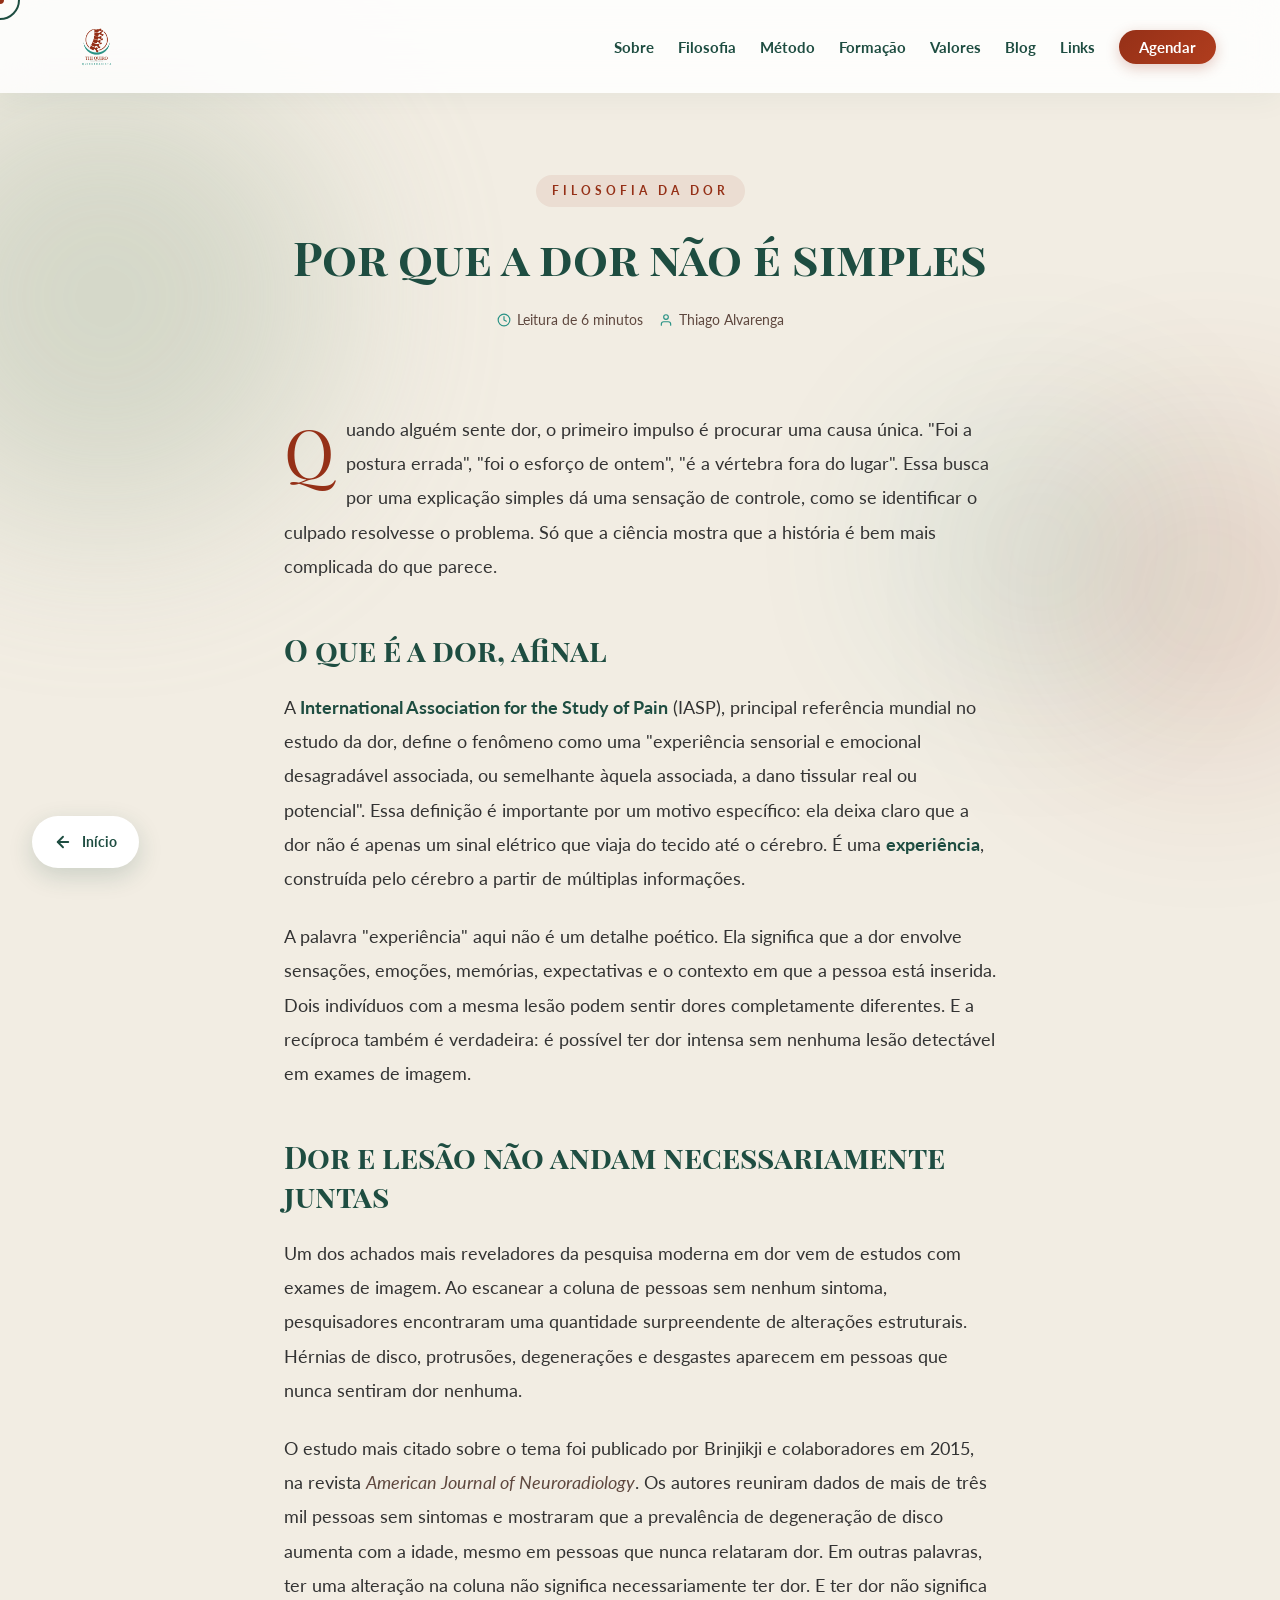
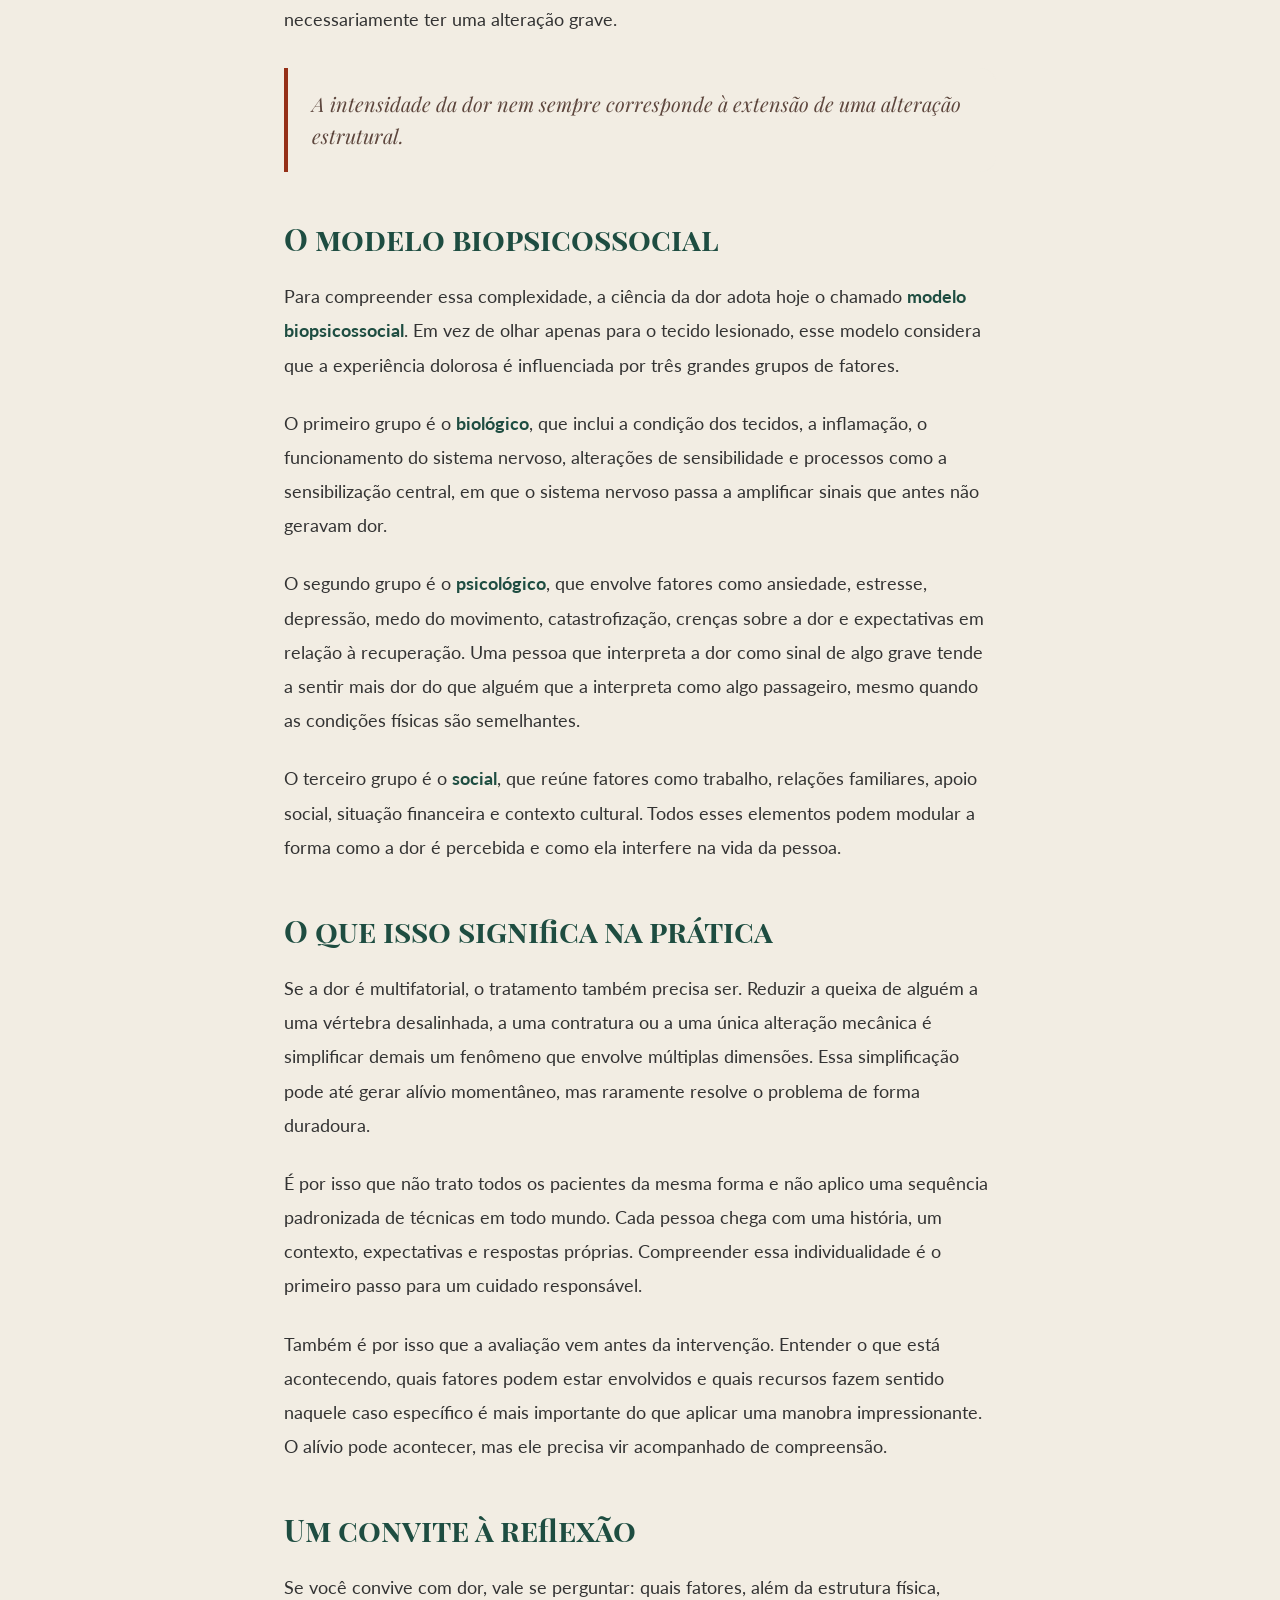
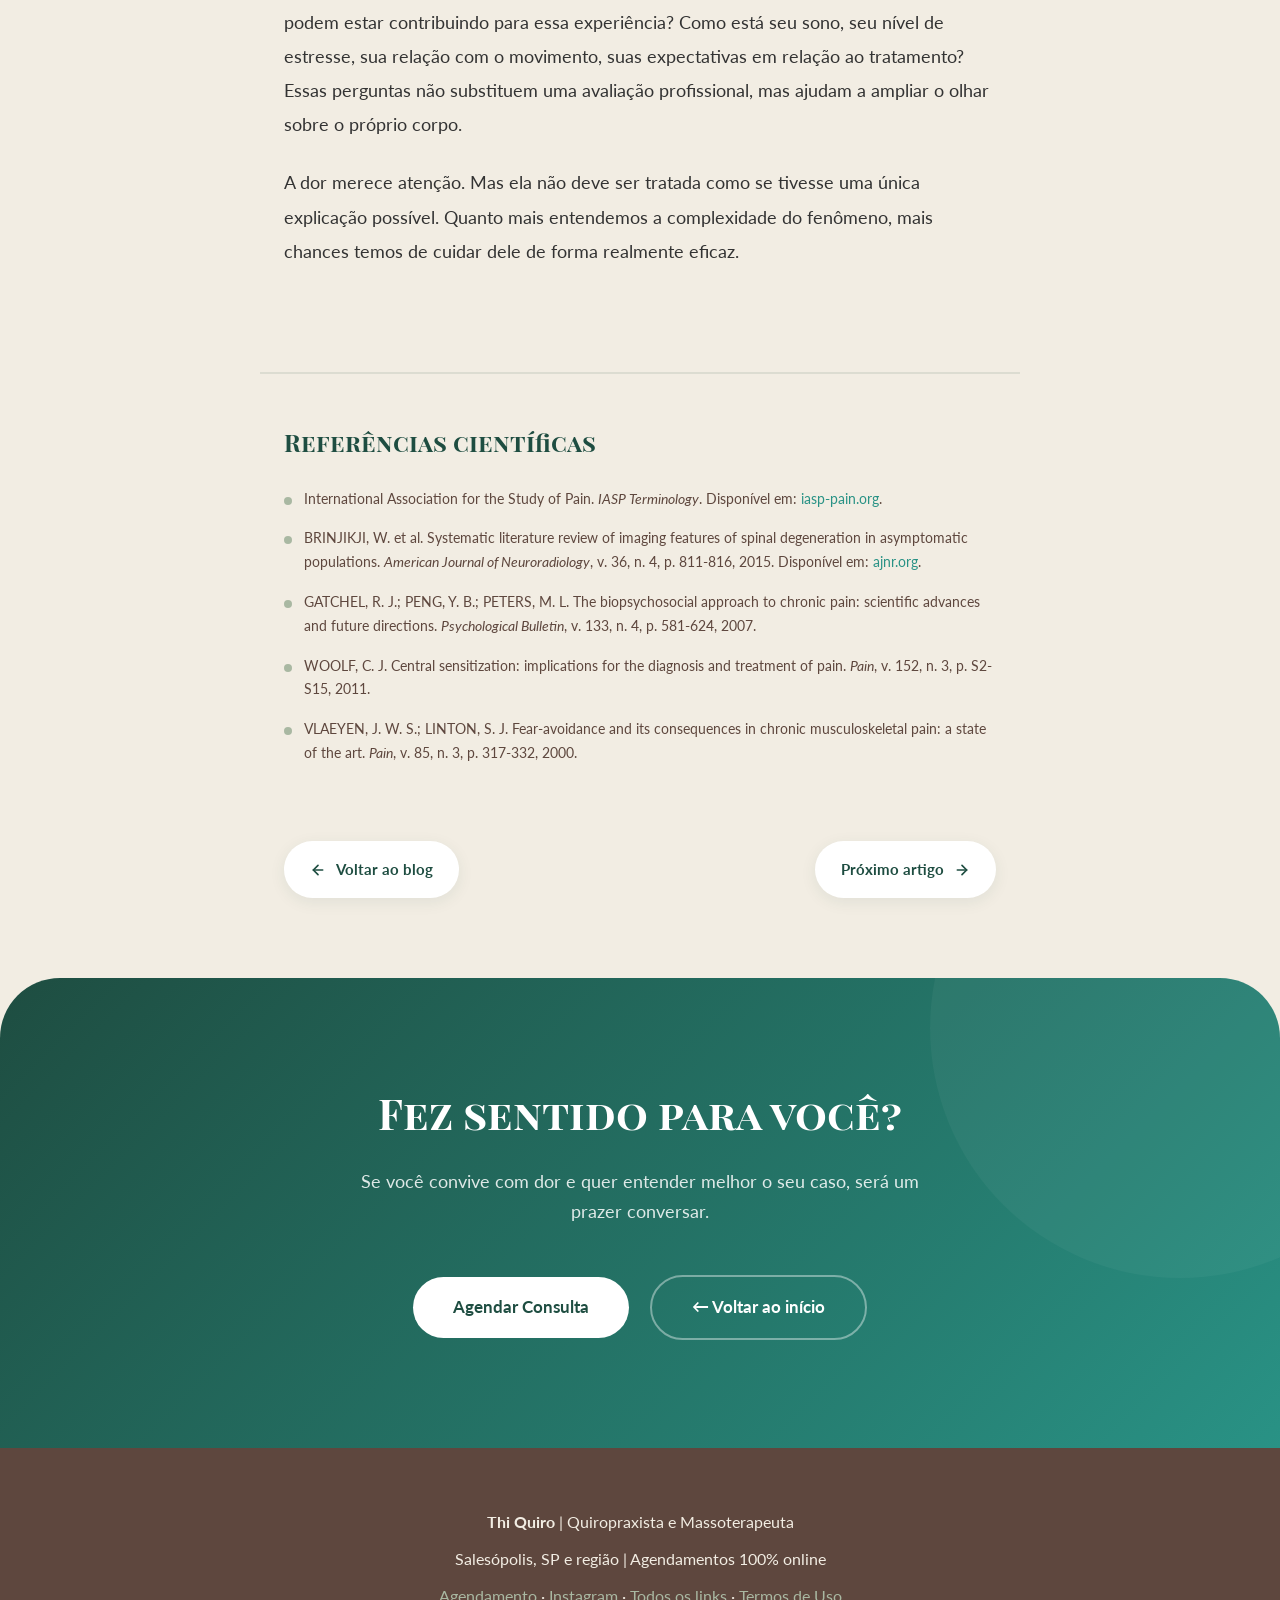
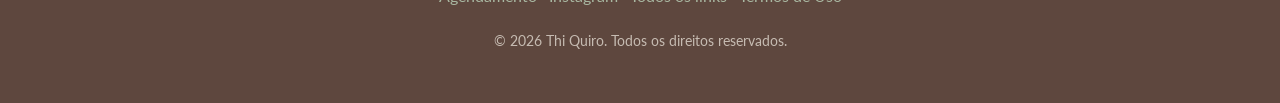
==== commit 6888effe: "Update blog-dor-nao-e-simples.html" ====
--- a/blog-dor-nao-e-simples.html
+++ b/blog-dor-nao-e-simples.html
@@ -8,6 +8,10 @@
     <link rel="preconnect" href="https://fonts.googleapis.com">
     <link rel="preconnect" href="https://fonts.gstatic.com" crossorigin>
     <link href="https://fonts.googleapis.com/css2?family=Lato:wght@300;400;700&family=Playfair+Display:ital,wght@0,400;0,700;1,400&family=Playfair+Display+SC:wght@700&display=swap" rel="stylesheet">
+        <link rel="icon" href="favicon.ico" sizes="any">
+    <link rel="icon" type="image/png" href="favicon-32x32.png" sizes="32x32">
+    <link rel="icon" type="image/png" href="favicon-16x16.png" sizes="16x16">
+    <link rel="apple-touch-icon" href="apple-touch-icon.png">
     <link rel="stylesheet" href="estilo.css">
     <style>
         .artigo-hero {
